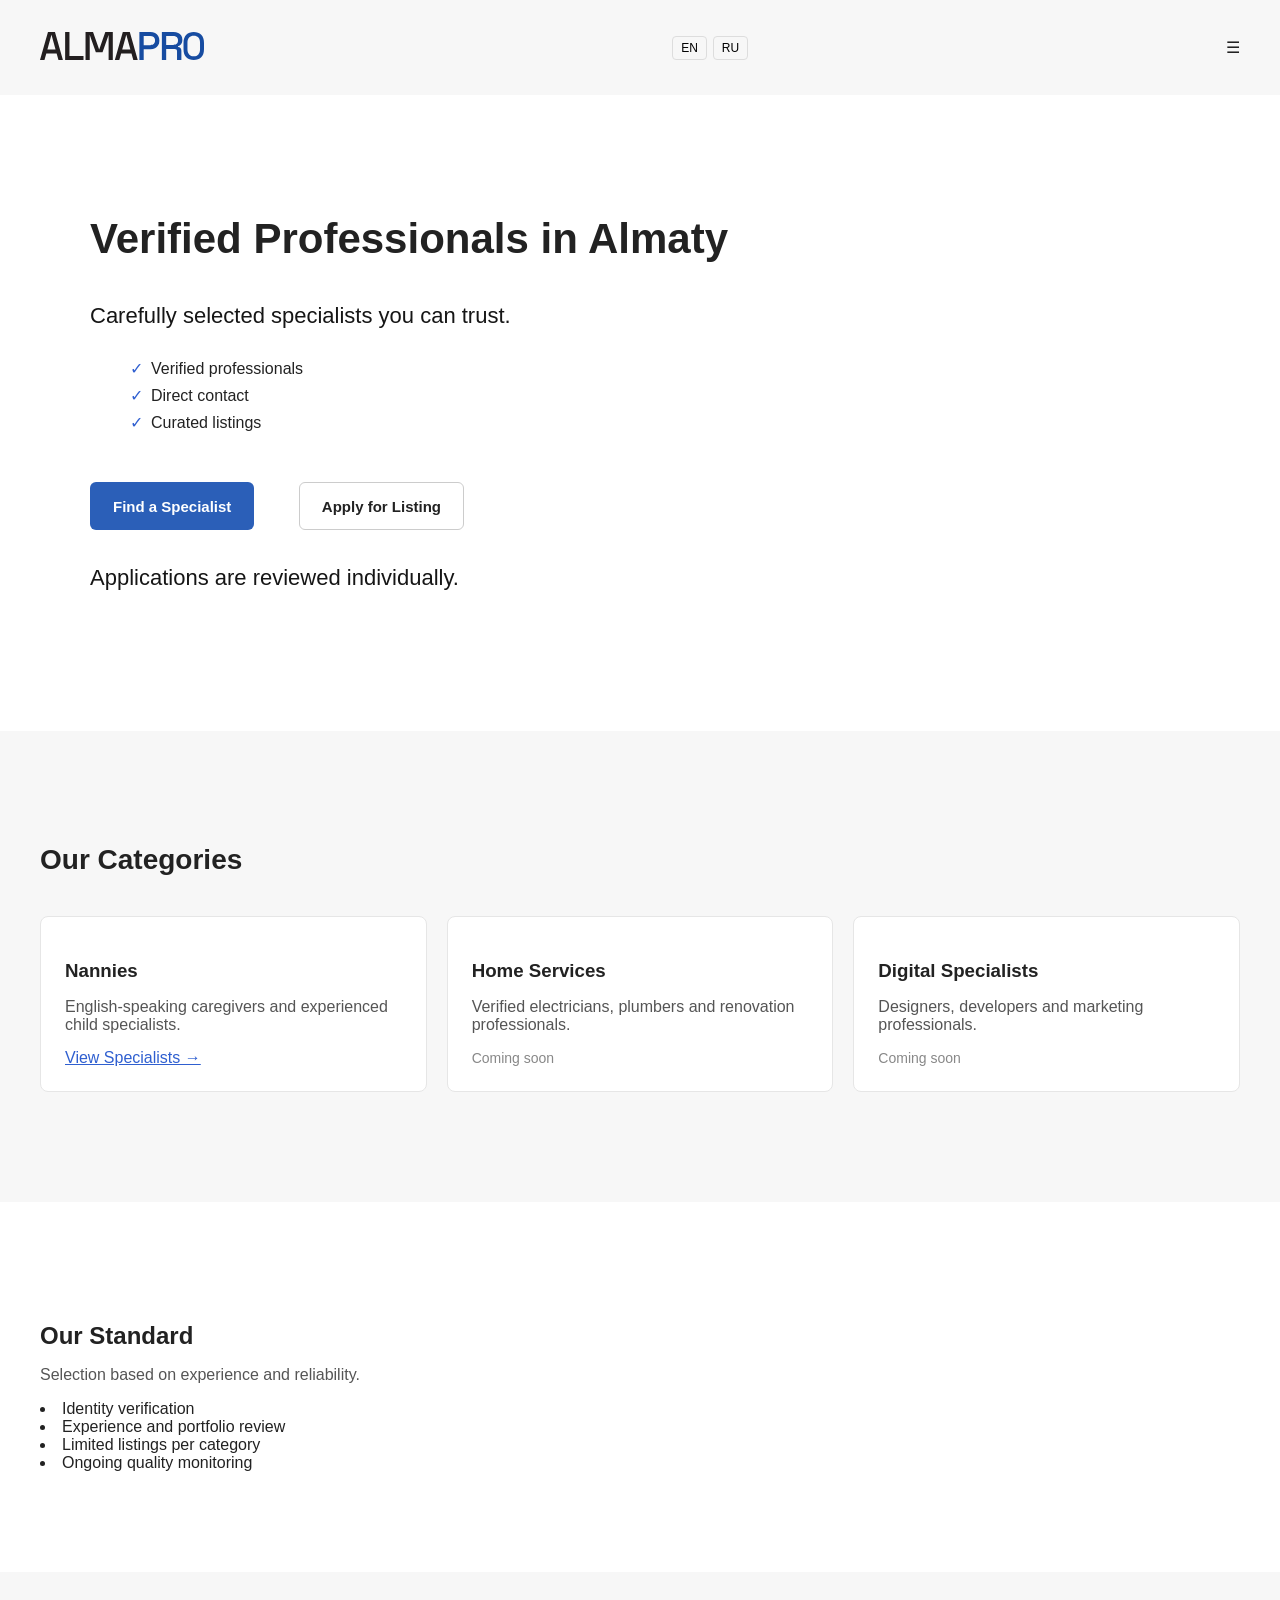
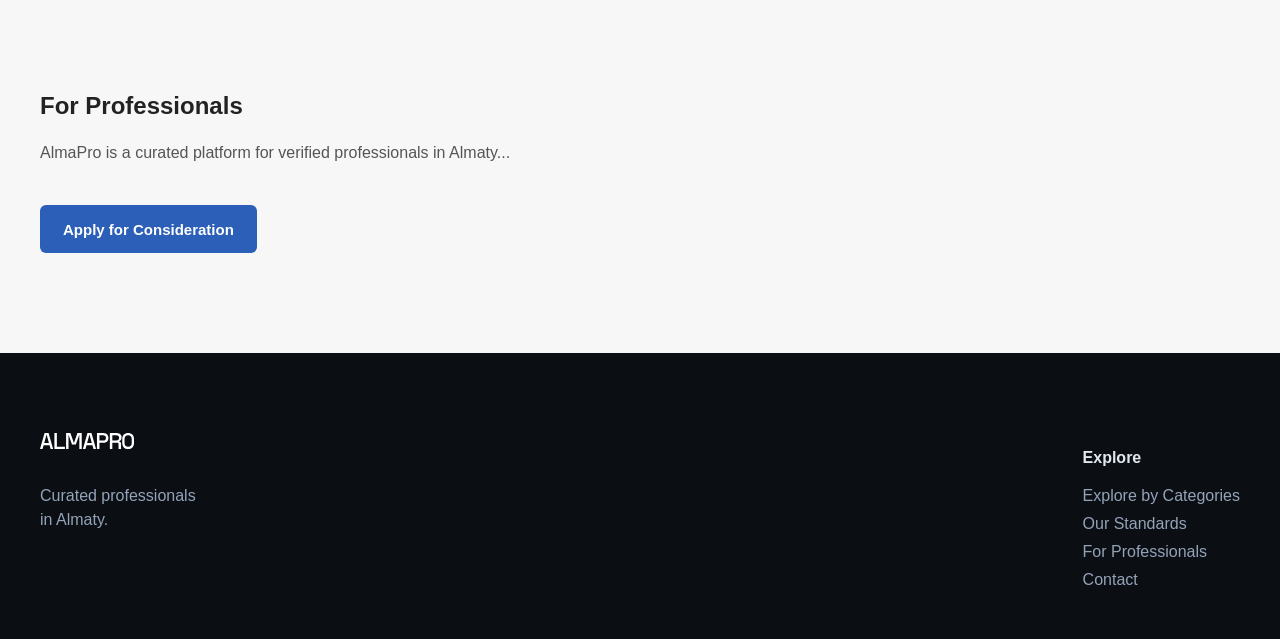
==== index.html @ 0fd824e8 "Language change updates" ====
<!DOCTYPE html>
<html lang="en">

<head>
    <meta charset="UTF-8">
    <meta name="viewport" content="width=device-width, initial-scale=1.0">
    <title>AlmaPro</title>

    <link rel="stylesheet" href="main.css">

</head>

<body>

<header class="header">
  <div class="container header-inner">

    <div class="logo">
      <a href="index.html">
        <img src="images/almapro-logo.svg" alt="AlmaPro">
      </a>
    </div>

    <div class="lang-switch">
  <button onclick="setLang('en')" id="lang-en">EN</button>
  <button onclick="setLang('ru')" id="lang-ru">RU</button>
</div>

    <div class="menu" id="openMenu">☰</div>
    <!-- OVERLAY -->
<div class="nav-overlay" id="navOverlay"></div>

<!-- SIDE MENU -->
<div class="side-menu" id="sideMenu">
  <div class="menu-header">
    <span class="close-btn" id="closeMenu">✕</span>
  </div>

  <nav class="menu-links">
    <a href="index.html">Home</a>
    <a href="nannies.html">Find a Specialist</a>
    <a href="apply.html">For Professionals</a>
    <a href="contact.html">Contact</a>
  </nav>
</div>

  </div>
</header>



<section class="hero mobile-hero">
  <div class="container">
    <div class="hero-inner">

<div class="hero-text">

  <h1 data-lang="hero_title">
    Verified Professionals in Almaty
  </h1>

  <p data-lang="hero_subtitle">
    Carefully selected specialists you can trust.
  </p>

  <ul class="hero-list">
    <li data-lang="hero_list_1">Verified professionals</li>
    <li data-lang="hero_list_2">Direct contact</li>
    <li data-lang="hero_list_3">Curated listings</li>
  </ul>

  <div class="hero-buttons">
    <a href="#categories" class="btn btn-primary" data-lang="hero_btn_find">
      Find a Specialist
    </a>

    <a href="apply.html" class="btn btn-secondary" data-lang="hero_btn_apply">
      Apply for Listing
    </a>
  </div>

  <p class="hero-note" data-lang="hero_note">
    Applications are reviewed individually.
  </p>

</div>

    </div>
</section>

<section class="categories" id="categories">

<div class="container">

<h2>Our Categories</h2>

<div class="categories-grid">

<a href="nannies.html" class="category-card">

  <h3 data-lang="cat_nannies_title">Nannies</h3>

  <p data-lang="cat_nannies_desc">
    English-speaking caregivers and experienced child specialists.
  </p>

  <span class="card-link" data-lang="view_specialists">
    View Specialists →
  </span>

</a>

<a href="home-services.html" class="category-card">
  <h3 data-lang="cat_home_services_title">Home Services</h3>
  <p data-lang="cat_home_services_desc">
    Verified electricians, plumbers and renovation professionals.
  </p>
  <span class="coming" data-lang="coming_soon">
    Coming soon
  </span>
</a>


<a href="digital-specialists.html" class="category-card">
  <h3 data-lang="cat_digital_specialists_title">Digital Specialists</h3>
  <p data-lang="cat_digital_specialists_desc">
    Designers, developers and marketing professionals.
  </p>
  <span class="coming" data-lang="coming_soon">
    Coming soon
  </span>
</a>

</div>

</div>

</section>

<section class="standard">

<div class="container standard-inner">

<div class="standard-text">
<h2 data-lang="standard_title">Our Standard</h2>
<p data-lang="standard_desc">
  Selection based on experience and reliability.
</p>

<li data-lang="standard_1">Identity verification</li>
<li data-lang="standard_2">Experience and portfolio review</li>
<li data-lang="standard_3">Limited listings per category</li>
<li data-lang="standard_4">Ongoing quality monitoring</li>
</ul>
</div>

</div>

</section>

<section class="professionals">

<div class="container">

<h2 data-lang="pro_title">For Professionals</h2>

<p data-lang="pro_desc">
  AlmaPro is a curated platform for verified professionals in Almaty...
</p>

<a href="apply.html" class="btn btn-primary" data-lang="pro_btn">
  Apply for Consideration
</a>

</div>

</section>

<footer class="footer">
  <div class="container footer-inner">

    <!-- LEFT -->
    <div class="footer-left">
  <a href="index.html">
    <img src="images/almapro-logo-white.svg" class="footer-logo">
  </a>

  <p>
    <a href="index.html" class="footer-link-text">
      <span data-lang="footer_tagline_1">Curated professionals</span><br>
      <span data-lang="footer_tagline_2">in Almaty.</span>
    </a>
  </p>
</div>

<!-- RIGHT -->
<div class="footer-right">
  <p class="footer-title" data-lang="footer_explore">Explore</p>

  <a href="nannies.html" data-lang="footer_categories">
    Explore by Categories
  </a>

  <a href="index.html" data-lang="footer_standards">
    Our Standards
  </a>

  <a href="apply.html" data-lang="footer_professionals">
    For Professionals
  </a>

  <a href="contact.html" data-lang="footer_contact">
    Contact
  </a>
</div>
</footer>

  </div>


<script>
window.addEventListener("scroll", function() {
  const header = document.querySelector(".header");

  if (window.scrollY > 50) {
    header.classList.add("shrink");
  } else {
    header.classList.remove("shrink");
  }
});
</script>

<!--Navigation-->
<script>
document.addEventListener("DOMContentLoaded", () => {
  const openBtn = document.getElementById("openMenu");
  const closeBtn = document.getElementById("closeMenu");
  const menu = document.getElementById("sideMenu");
  const overlay = document.getElementById("navOverlay");

  openBtn.addEventListener("click", () => {
    menu.classList.add("active");
    overlay.classList.add("active");
  });

  closeBtn.addEventListener("click", closeMenu);
  overlay.addEventListener("click", closeMenu);

  function closeMenu() {
    menu.classList.remove("active");
    overlay.classList.remove("active");
  }
});
</script>

<script>
const translations = {
  en: {
    footer_tagline_1: "Curated professionals",
    footer_tagline_2: "in Almaty.",

    footer_explore: "Explore",
    footer_categories: "Explore by Categories",
    footer_standards: "Our Standards",
    footer_professionals: "For Professionals",
    footer_contact: "Contact"
  },

  ru: {
    footer_tagline_1: "Отобранные специалисты",
    footer_tagline_2: "в Алматы.",

    footer_explore: "Навигация",
    footer_categories: "Категории",
    footer_standards: "Наш стандарт",
    footer_professionals: "Для специалистов",
    footer_contact: "Контакты"
  }
};

function setLang(lang) {
  localStorage.setItem("lang", lang);

  document.querySelectorAll("[data-lang]").forEach(el => {
    const key = el.getAttribute("data-lang");
    if (translations[lang][key]) {
      el.innerText = translations[lang][key];
    }
  });

const savedLang = localStorage.getItem("lang") || "en";
setLang(savedLang);

  // highlight active language
  document.getElementById("lang-en")?.classList.remove("active");
  document.getElementById("lang-ru")?.classList.remove("active");

  document.getElementById("lang-" + lang)?.classList.add("active");
}
</script>
</body>
</html>
---- main.css ----
body{
font-family: Arial, sans-serif;
margin:0;
background:#f7f7f7;
color:#222;
}

.container{
max-width:1200px;
margin:auto;
padding:20px;
}

/* HEADER */
.header{
position:sticky;
top:0;
background:#f7f7f7;
z-index:100;
transition:all 0.3s ease;
}

.header-inner{
display:flex;
justify-content:space-between;
align-items:center;
height:55px;
transition:all 0.3s ease;
}

.logo img{
height:28px;
transition:all 0.3s ease;
}

/* SHRINK STATE */
.header.shrink .header-inner{
height:35px;
}

.header.shrink .logo img{
height:24px;
}

.header.shrink{
box-shadow:0 2px 8px rgba(0,0,0,0.05);
}

.hero{
background:#ffffff;
padding:80px 0 90px 0;
text-align:left;
}

.hero-text{
max-width:800px;
}

.btn-primary{
background:#2b5fb8;
color:white;
border:none;
padding:12px 24px;
border-radius:6px;
cursor:pointer;
font-size:16px;
}

.hero{
padding:80px 0 90px 0;
}

.hero-inner{
max-width:1100px;
margin:auto;
display:flex;
}

.hero h1{
font-size:42px;
margin-bottom: 40px;
margin-top: 20px;
}

.hero p{
font-size:22px;
color:#161616;
font-weight:400;
margin-bottom:30px;
}

.hero-features{
list-style:none;
padding:0;
margin-bottom:32px;
}

.hero ul{
margin-bottom:30px;
}

.hero-list li{
margin-bottom:8px;
list-style:none;
}

.hero-list li::before{
content:"✓";
color:#2f5fd0;
margin-right:8px;
}

.hero-features li{
margin-bottom:8px;
}

.hero-buttons {
  margin-top: 40px;
  align-items: center;
}

/* BASE */
.btn {
  display: inline-flex;
  align-items: center;
  padding: 0 22px;     /* 🔥 remove vertical padding */
  height: 48px;        /* 🔥 force equal height */
  border-radius: 6px;
  font-size: 15px;
  font-weight: 600;
  text-decoration: none;
  box-sizing: border-box;
}

/* PRIMARY */
.btn-primary {
  background: #2b5fb8;
  color: white;
  border: 1px solid transparent;
}

.btn-primary:hover {
  background: #1f4fa3;
  transform: translateY(-2px);
}

.hero-buttons a {
  margin-right: 40px;
}

.hero-buttons a:last-child {
  margin-right: 0;
}

/* SECONDARY */
.btn-secondary {
  background: white;
  color: #222;
  border: 1px solid #ccc;
}

.btn-secondary:hover {
  background: #f3f4f6;
}

.hero-note{
margin-top:35px;
font-size:14px;
font-weight:200;
color:#535353;
}

.categories{
padding:70px 0 90px 0;
background:#f7f7f7;
}

.categories h2{
font-size:28px;
margin-bottom:40px;
}

.category-card h3 {
  color: #222;
}

.categories-grid{
display:grid;
grid-template-columns:repeat(3,1fr);
gap:20px;
}

.category-card{
background:white;
padding:24px;
border-radius:8px;
border:1px solid #e6e6e6;
transition:all 0.25s ease;
}

.category-card {
  display: block;              /* makes <a> behave like a card */
  text-decoration: none;       /* remove blue underline */
  color: inherit;              /* remove blue text */
}

.category-card * {
  text-decoration: none;
  color: inherit;
}

.card-link {
  color: #2f5fd0;
  font-weight: 500;
  text-decoration: underline;
}

.card-link {
  transition: all 0.2s ease;
}

.category-card:hover .card-link {
  transform: translateX(4px);
}

.category-card:hover{
transform:translateY(-6px);
box-shadow:0 12px 28px rgba(0,0,0,0.08);
}

.category-card h3{
margin-bottom:10px;
}

.category-card p{
margin-bottom:15px;
color:#555;
}

.coming{
color:#888;
font-size:14px;
}

section{
padding:80px 0;
}

.standard{
padding:80px 0;
background:#ffffff;
}

.standard-inner{
display:flex;
justify-content:space-between;
align-items:flex-start;
gap:80px;
}

.standard-text h2{
margin-bottom:10px;
}

.standard-text p{
color:#555;
}

.standard-list{
border-left:3px solid #e5e7eb;
padding-left:30px;
}

.standard-list ul{
list-style:none;
padding:0;
}

.standard-list li{
margin-bottom:12px;
}

.professionals{
background:#f7f7f7;
padding:80px 0;
}

.professionals h2{
margin-bottom:20px;
}

.professionals p{
max-width:520px;
margin-bottom:30px;
color:#555;
line-height:1.6;
}

.footer{
background:#0b0f14;
color:#cbd5e1;
padding:60px 0 30px;
}

.footer-inner{
display:flex;
justify-content:space-between;
align-items:flex-start;
}

.footer-left{
max-width:220px;
text-decoration: none;
}

.footer-left a {
  text-decoration: none;  /* ❌ remove underline */
  color: #94a3b8;         /* match your paragraph color */
}

.footer-left a:hover {
  color: #cbd5e1;         /* optional hover (same tone as footer) */
}

.footer-logo{
height:16px;
margin-bottom:15px;
}

.footer-left p{
color:#94a3b8;
line-height:1.5;
}

.footer-right{
text-decoration: none;
display:flex;
flex-direction:column;
gap:10px;
}

.footer-title{
color:#e2e8f0;
font-weight:600;
margin-bottom:10px;
}

.footer-right a{
color:#94a3b8;
text-decoration:none;
transition:color .2s ease;
}

.footer-right a:hover{
color:white;
}

.footer-bottom{
margin-top:40px;
}

.footer-line{
height:1px;
background:#1f2937;
margin-bottom:20px;
}

.footer-bottom p{
text-align:right;
font-size:14px;
color:#6b7280;
}


/* SPECIALIST PAGE*/
.specialist-card hr{
margin:15px 0;
border:none;
border-top:1px solid #e5e7eb;
}

.specialist-card a{
color:#2b5fb8;
text-decoration:none;
font-weight:500;
}

.load-more{
text-align:center;
margin-top:150px;
}

.nannies-page{
background:#f7f7f7;
padding:80px 0;
}


.list-header{
display:flex;
justify-content:space-between;
align-items:flex-start;
margin-bottom:40px;
}


.sort-box{
text-align:right;
}


.sort-btn{
border:1px solid #ccc;
background:white;
padding:6px 12px;
border-radius:4px;
margin-bottom:5px;
}


.nannies-grid{
display:grid;
grid-template-columns:repeat(3,1fr);
gap:30px;
}


.nanny-card{
background:white;
border:1px solid #e5e7eb;
border-radius:10px;
padding:20px;
display:flex;
gap:15px;
transition:all .25s ease;
}


.nanny-card:hover{
transform:translateY(-4px);
box-shadow:0 10px 20px rgba(0,0,0,0.06);
}


.nanny-card img{
width:70px;
height:70px;
border-radius:8px;
object-fit:cover;
}


.nanny-info h3{
margin-bottom:6px;
}


.nanny-info p{
color:#555;
margin-bottom:6px;
}


.location{
font-size:14px;
color:#777;
}


.nanny-info a{
color:#2b5fb8;
text-decoration:none;
font-weight:500;
}


.load-more{
text-align:center;
margin-top:50px;
}

/* NANNIES INTRO */

.nannies-intro{
background:#ffffff;
padding:80px 0 70px 0;
}

.nannies-intro h1{
margin-bottom:15px;
}

.intro-sub{
max-width:520px;
color:#555;
margin-bottom:30px;
}

.intro-list{
padding-left:18px;
color:#444;
line-height:1.8;
}


/* PROFESSIONALS LIST */

.nannies-page{
background:#f7f7f7;
padding:80px 0;
}

.list-header{
display:flex;
justify-content:space-between;
align-items:flex-start;
margin-bottom:40px;
}

.sort-dropdown{
position:relative;
display:inline-block;
}

.sort-btn{
border:1px solid #ccc;
background:white;
padding:12px 70px;
border-radius:10px;
cursor:pointer;
font-size:15px;
display:flex;
align-items:center;
gap:8px;
transition:all .2s ease;
}

.sort-btn:hover{
border-color:#999;
}

.arrow{
font-size:12px;
}

/* Dropdown menu */
.sort-menu{
position:absolute;
top:110%;
left:0;
background:white;
border:1px solid #ddd;
border-radius:10px;
box-shadow:0 10px 20px rgba(0,0,0,0.08);
padding:10px 0;
display:none;
min-width:180px;
z-index:100;
}

.sort-menu.active{
display:block;
}

.sort-item{
padding:10px 15px;
cursor:pointer;
font-size:14px;
}

.sort-item:hover{
background:#f3f4f6;
}

/* GRID */

.nannies-grid{
display:grid;
grid-template-columns:repeat(3,1fr);
gap:30px;
align-items:stretch;
}

/* CARD */

.nanny-card{
background:white;
border:1px solid #e5e7eb;
border-radius:12px;
padding:20px;

display:flex;
flex-direction:column;
justify-content:space-between;

height:100%;
}

.nanny-card:hover{
transform:translateY(-3px);
box-shadow:0 10px 20px rgba(0,0,0,0.06);
}

/* TOP SECTION */

.card-top{
display:flex;
gap:16px;
align-items:center;
}

.card-top img{
width:100px;
height:100px;
border-radius:10px;
object-fit:cover;
box-shadow:0 4px 10px rgba(0,0,0,0.08);
}

/* TEXT */

.card-info h3{
margin-bottom:4px;
font-size:16px;
}

.experience{
font-size:13px;
color:#777;
margin-bottom:3px;
}

.status{
font-size:13px;
font-weight:500;
}

.available{
color:#2b5fb8;
}

.nanny-info a:hover{
text-decoration:underline;
}

/* STATUS */

.status{
font-size:13px;
font-weight:500;
}

.available{
color:#2b5fb8;
}

.booked{
color:#666;
}

.unknown{
color:#9ca3af;
}

/* DIVIDER */

.card-divider{
border-top:2px solid #2b5fb8;
opacity:.3;
margin-top:10px;
}

/* FOOTER */

.card-footer{
margin-top:auto;
}

.profile-link{
color:#2b5fb8;
text-decoration:none;
font-weight:500;
font-size:14px;
}

.profile-link:hover{
text-decoration:underline;
}

/* LOAD MORE */

.load-more{
text-align:center;
margin: 100px;
}


/* PROFILE HERO */
.profile-hero{
background:#ffffff;
padding:60px 0;
}

.profile-top{
display:flex;
gap:40px;
align-items:center;
}

.profile-photo img{
width:220px;
border-radius:10px;
}

.profile-info h1{
margin-bottom:5px;
}

.role{
color:#666;
margin-bottom:15px;
}

.meta p{
margin-bottom:6px;
}

.available{
color:#2b5fb8;
font-weight:500;
}

.note{
font-size:14px;
color:#777;
margin-top:10px;
}

/* SECTIONS */
.profile-section{
padding:60px 0;
background:#ffffff;
}

.profile-section h2{
margin-bottom:20px;
}

.about-text{
max-width:700px;
color:#555;
}

/* GRID INFO */
.info-grid{
display:grid;
grid-template-columns:repeat(2,1fr);
gap:30px;
margin-top:20px;
}

.label{
font-size:14px;
color:#777;
margin-bottom:5px;
}

/* REVIEWS */
.profile-reviews{
background:#f7f7f7;
padding:60px 0;
}

.reviews-grid{
display:flex;
gap:40px;
margin-top:20px;
}

.review{
max-width:300px;
color:#555;
}

.review-btn{
margin-top:30px;
}

.review-btn a {
  margin-top: 20px;
}

  /* BACK BUTTON */
  .back-btn{
  text-align:center;
  margin-top:100px;
  }


/* APPLY PAGE */
body{
background:#f7f7f7;
}

.apply-hero{
background:white;
padding:60px 0 30px;
text-align:center;
}

.subtitle{
color:#666;
margin:10px 0 20px;
}

.badge{
display:inline-block;
background:#eef2ff;
color:#2b5fb8;
padding:8px 16px;
border-radius:20px;
font-size:14px;
}

.form-inner {
  max-width: 900px;
  margin: 0 auto;
  padding: 0 20px; /* 🔥 MATCH THIS */
}

/* FORM */
.apply-form{
background:#f7f7f7;
padding:40px 0 80px;
}

.form-wrapper {
  max-width: 1200px;
  margin: 0 auto;
  padding: 0 20px;
}

.form-block{
background:white;
padding:28px; /* was 25 */
border-radius:12px; /* smoother */
margin-bottom:28px;
box-shadow:0 2px 10px rgba(0,0,0,0.04);
}

input {
  margin-bottom: 0; /* 🔥 remove extra stacking conflict */
}

.phone-input {
  display: flex;
  gap: 8px;
}

.phone-input select {
  padding: 12px;
  border: 1px solid #ddd;
  border-radius: 8px;
  background: white;
}

.phone-input input {
  flex: 1;
}

.form-block h3 {
  margin-bottom: 20px;
  font-size: 16px;
  font-weight: 600;
}

.form-row {
  display: grid;
  grid-template-columns: 1fr 1fr;
  gap: 20px; /* 🔥 increase from 15 */
  margin-bottom: 18px;
}

.form-block input{
margin-bottom: 16px; /* was 15 / 10 mixed */
flex:1;
}

/*salary block*/
.salary-row{
display:flex;
justify-content:space-between;
align-items:center;
gap:20px;
flex-wrap:wrap;
}

.salary-row input{
max-width:200px;
}

input, textarea{
width:95%;
padding:12px;
border:1px solid #ddd;
border-radius:8px;
font-size:14px;
background: #fff;
}

textarea{
width:95%;
padding:12px;
border:1px solid #ddd;
border-radius:8px;
font-size:14px;
min-height:140px;
resize:none;
}

.label {
  margin: 18px 0 12px;
  font-size: 13px;
  color: #666;
}

.tags{
display:flex;
gap:10px;
flex-wrap:wrap;
margin-top:10px;
}

.tags span{
padding:8px 14px;
border:1px solid #ccc;
border-radius:8px;
cursor:pointer;
}

.tags-row{
display:flex;
gap:12px;
margin-top:10px;
}

.upload-box {
  border: 2px dashed #ccc;
  padding: 50px;
  text-align: center;
  border-radius: 12px;
  color: #666;
  background: white;
  cursor: pointer;
  transition: 0.2s;
  display: block;
  width: 100%;
  max-width: 600px;
  margin: 0 auto;
}

.upload-box:hover {
  border-color: #2b5fb8;
  background: #f9fbff;
}

.upload-box input {
  display: none;
}

.upload-content {
  display: flex;
  flex-direction: column;
  align-items: center;
}

.upload-content p {
  margin: 10px 0 5px;
  font-weight: 500;
}

.upload-content span {
  font-size: 12px;
  color: #888;
}

.upload-icon {
  font-size: 24px;
}

#previewImage {
  width: 100%;
  max-height: 200px;
  object-fit: cover;
  border-radius: 10px;
}

.form-note{
text-align:center;
color:#777;
margin:20px 0;
}

.center{
text-align:center;
}

.tag{
padding:12px 18px;
border:1px solid #ddd;
border-radius:8px;
text-align:center;
cursor:pointer;
transition:all .2s ease;
background:white;
font-size:14px;
flex:unset; /* 🔥 important */
}

/* Hover */
.tag:hover{
border-color:#2b5fb8;
color:#2b5fb8;
}

/* Active */
.tag.active{
background:#2b5fb8;
color:white;
border-color:#2b5fb8;
}

.char-count{
text-align:right;
font-size:12px;
color:#888;
margin-top:5px;
}

input {
  margin-bottom: 10px;
}

input:focus, textarea:focus{
outline:none;
border-color:#2b5fb8;
box-shadow:0 0 0 2px rgba(43,95,184,0.1);
}

.btn-primary{
margin-top: 10px;
transition:all .2s ease;
}

.btn-primary:hover{
transform:translateY(-2px);
box-shadow:0 8px 20px rgba(0,0,0,0.1);
}


/* SUCCESS STATE */
.success-message{
display:none;
text-align:center;
padding:80px 20px;
}

.success-box{
background:white;
padding:40px;
border-radius:12px;
max-width:500px;
margin:auto;
box-shadow:0 10px 30px rgba(0,0,0,0.05);
}

.success-icon{
font-size:32px;
color:#2b5fb8;
margin-bottom:20px;
}

.success-message{
display:none;
text-align:center;
padding:80px 20px;
animation:fadeIn 0.4s ease;
}

@keyframes fadeIn{
from{
opacity:0;
transform:translateY(10px);
}
to{
opacity:1;
transform:translateY(0);
}
}

/* HERO contact */
.contact-hero{
background:#f7f7f7;
padding:60px 0 30px;
}

.contact-sub{
margin-top:10px;
max-width:500px;
color:#555;
}

.contact-note{
margin-top:15px;
color:#666;
}

.contact-list{
margin-top:25px;
line-height:2;
color:#444;
}

/* CARDS */
.contact-grid{
display:grid;
grid-template-columns:1fr 1fr;
gap:20px;
margin-top:20px;
}

.contact-card{
background:white;
padding:20px;
border-radius:10px;
border:1px solid #e5e7eb;
transition:.25s ease;
}

.contact-card:hover{
transform:translateY(-4px);
box-shadow:0 10px 20px rgba(0,0,0,0.05);
}

.card-divider{
margin:15px 0;
border-top:1px solid #e5e7eb;
}

.contact-link{
color:#2b5fb8;
text-decoration:none;
font-weight:500;
}

/* FORM */
.contact-form{
background:#f7f7f7;
padding:60px 0 60px;
}

.form-note{
margin-top:10px;
color:#666;
font-size:14px;
}

/* OVERLAY */
.nav-overlay {
  position: fixed;
  top: 0;
  left: 0;
  width: 100%;
  height: 100%;
  background: rgba(0,0,0,0.5);
  opacity: 0;
  visibility: hidden;
  transition: 0.3s;
  z-index: 999;
}

.menu {
  cursor: pointer;   /* 🔥 makes it feel clickable */
}

.menu:hover {
  opacity: 0.7;
}

/* MENU PANEL */
.side-menu {
  position: fixed;
  top: 0;
  right: -100%;
  width: 280px;
  height: 100%;

  background: #f7f7f7;           /* 🔥 light gray */
  border-left: 1px solid #e5e7eb; /* 🔥 subtle border */

  padding: 30px 20px;
  transition: 0.3s;
  z-index: 1000;

  display: flex;
  flex-direction: column;
}

/* ACTIVE STATE */
.side-menu.active {
  right: 0;
}

.nav-overlay.active {
  opacity: 1;
  visibility: visible;
}

/* MENU CONTENT */
.menu-header {
  display: flex;
  justify-content: flex-end;
}

.close-btn {
  font-size: 24px;
  cursor: pointer;
  color: #222;
}

.menu-links {
  margin-top: 40px;
  display: flex;
  flex-direction: column;
  gap: 20px;
}

.menu-links a {
  color: #222;
  text-decoration: none;
  font-size: 18px;
  transition: 0.2s;
}

.menu-links a:hover {
  color: #2b5fb8;
}

html {
  scroll-behavior: smooth;
}



/*Mobile main page*/
@media (max-width: 768px) {

    /* ✅ GLOBAL SIDE SPACING */
  .container {
  max-width: 100%;
  margin: 0 auto;
  padding-left: 22px;
  padding-right: 22px;
}

 /* ✅ ALIGN HEADER WITH CONTENT */
.header {
    background: #f7f7f7;
  }
 
  .header-inner {
    padding-left: 22px;
    padding-right: 22px;
    height: 50px;
    display: flex;
    align-items: center;
    justify-content: space-between;
  }

  /* ✅ LOGO SIZE (smaller, cleaner) */
  .logo img {
    height: 24px;
  }

  /* ✅ BURGER ICON (bigger + balanced) */
  .menu {
    font-size: 22px;
    line-height: 1;
  }

  /* ✅ HERO EXTRA CONTROL */
  .hero {
    padding-left: 20px;
    padding-right: 20px;
  }

  /* ✅ SECTIONS ALIGNMENT */
  .categories,
  .standard,
  .professionals {
    padding-left: 0;
    padding-right: 0;
  }

  /* ✅ HERO */
  .hero {
    padding: 40px 0;
  }

   .hero-inner {
    padding-left: 22px;
    padding-right: 22px;
  }

  .hero-text {
    max-width: 100%;
  }

  .hero h1 {
    font-size: 28px;
    margin-bottom: 20px;
  }

  .hero p {
    font-size: 16px;
    margin-bottom: 20px;
  }

  /* ✅ LIST */
  .hero-list li {
    font-size: 14px;
  }

  /* ✅ BUTTONS STACK (IMPORTANT) */
  .hero-buttons {
    display: flex;
    flex-direction: column;
    gap: 12px;
  }

  .hero-buttons a {
    margin: 0 !important;
    width: 100%;
    justify-content: center;
  }

  .btn {
    width: 100%;
    height: 48px;
  }

  /* ✅ CATEGORIES (FIX GRID) */
  .categories-grid {
    grid-template-columns: 1fr;
    gap: 16px;
  }

  .category-card {
    width: 100%;
    margin: 0 auto;
    box-sizing: border-box;
    display: block;
    text-decoration: none;
    color: inherit;
    transition: all 0.25s ease;
  }

  .category-card:hover {
  transform: translateY(-4px);
  box-shadow: 0 10px 24px rgba(0,0,0,0.08);
}

category-card:active {
  transform: scale(0.98);
}

  /* ✅ STANDARD SECTION (CRITICAL FIX) */
  .standard-inner {
    flex-direction: column;
    gap: 30px;
  }

  .standard-list {
    border-left: none;
    border-top: 2px solid #e5e7eb;
    padding-left: 0;
    padding-top: 20px;
  }

  /* ✅ PROFESSIONALS */
  .professionals p {
    max-width: 100%;
  }

  .professionals .btn-primary {
    width: 100%;
    display: inline-flex;
    justify-content: center;
  }

  /* ✅ FOOTER STACK */
  .footer-inner {
    flex-direction: column;
    gap: 30px;
  }

  .footer-bottom p {
    text-align: center;
  }

  /* ✅ PREVENT ZOOM / SIDE SCROLL */
  html, body {
    overflow-x: hidden;
  }

  * {
    max-width: 100%;
  }
}


/* MOBILE PROFESSIONALS PAGE */
@media (max-width: 768px) {

  .nannies-page {
  position: relative;
  z-index: 1;
}

.sort-menu {
  z-index: 9999;
}

  /* ✅ CONTAINER SPACING */
  .container {
    max-width: 100%;
    padding-left: 22px;
    padding-right: 22px;
  }

  /* =========================
     INTRO SECTION
  ========================= */
  .nannies-intro {
    padding: 40px 0;
  }

  .nannies-intro h1 {
    font-size: 26px;
    margin-bottom: 15px;
  }

  .intro-sub {
    font-size: 15px;
    margin-bottom: 20px;
  }

  .intro-list {
    padding-left: 16px;
  }

  .intro-list li {
    font-size: 14px;
    margin-bottom: 8px;
  }

  /* =========================
     HEADER SECTION (title + sort)
  ========================= */
  .list-header {
    flex-direction: column;
    gap: 20px;
    margin-bottom: 30px;
  }

  .list-header h1 {
    font-size: 24px;
  }

  .list-header p {
    font-size: 14px;
  }

  .sort-box {
    width: 100%;
  }

  .sort-btn {
    width: 100%;
    padding: 10px;
    text-align: left;
    border-radius: 6px;
  }

  /* =========================
     GRID → STACK
  ========================= */
  .nannies-grid {
    grid-template-columns: 1fr;
    gap: 50px;
  }

  /* =========================
     CARD (IMPORTANT)
  ========================= */
  .nanny-card {
    flex-direction: column;
    padding: 16px;
  }

  .card-top {
    display: flex;
    gap: 15px;
    align-items: center;
  }

  .nanny-card img {
    width: 80px;
    height: 80px;
    border-radius: 10px;
  }

  .card-info h3 {
    font-size: 16px;
    margin-bottom: 5px;
  }

  .experience {
    font-size: 13px;
    margin-bottom: 5px;
  }

  .status {
    font-size: 14px;
    font-weight: 500;
  }

  /* status colors */
  .status.available {
    color: #2b5fb8;
  }

  .status.booked {
    color: #777;
  }

  /* divider */
  .card-divider {
    height: 1px;
    background: #e5e7eb;
    margin: 15px 0;
  }

  /* footer link */
  .card-footer a {
    color: #2b5fb8;
    font-weight: 500;
    text-decoration: none;
  }


/*SORT BUTTON DROPDOWN*/
.sort-dropdown {
    position: relative;
    width: 100%;
  }

  .sort-btn {
    width: 100%;
    padding: 12px;
    border-radius: 8px;
    font-size: 14px;
    display: flex;
  justify-content: space-between;
  align-items: center;
  }

  /* DROPDOWN MENU FIX */
  .sort-menu {
    position: absolute;
    top: 110%;
    left: 0;
    width: 100%;
    background: white;
    border: 1px solid #e5e7eb;
    border-radius: 8px;
    box-shadow: 0 8px 20px rgba(0,0,0,0.08);
    display: none;
    z-index: 999;
  }

  .sort-menu.active {
    display: block;
  }

  .sort-item {
    padding: 12px;
    font-size: 14px;
  }

  .sort-item:hover {
    background: #f3f4f6;
  }

}

/*PROFILE PAGE*/

@media (max-width: 768px) {

  /* =========================
     CONTAINER
  ========================= */
  .container {
    padding-left: 22px;
    padding-right: 22px;
  }

  /* =========================
     HERO SECTION
  ========================= */
  .profile-top {
    flex-direction: column;
    align-items: flex-start;
    gap: 20px;
  }

  .profile-photo img {
    width: 100%;
    max-width: 140px;
    border-radius: 10px;
  }

  .profile-info h1 {
    font-size: 22px;
  }

  .role {
    font-size: 14px;
    margin-bottom: 10px;
  }

  .meta p {
    font-size: 14px;
  }

  /* BUTTON FULL WIDTH */
  .profile-info .btn-primary {
    width: 100%;
    display: block;
    text-align: center;
    margin-top: 15px;
  }

  .note {
    font-size: 13px;
  }

  /* =========================
     SECTIONS
  ========================= */
  .profile-section {
    padding: 40px 0;
  }

  .profile-section h2 {
    font-size: 20px;
  }

  .about-text {
    font-size: 14px;
  }

  /* =========================
     INFO GRID → STACK
  ========================= */
  .info-grid {
    grid-template-columns: 1fr;
    gap: 20px;
  }

  /* =========================
     REVIEWS
  ========================= */
  .reviews-grid {
    flex-direction: column;
    gap: 20px;
  }

  .review {
    max-width: 100%;
    font-size: 14px;
  }

  /* BUTTON UNDER REVIEWS */
  .profile-reviews .btn-primary {
    width: 100%;
    display: block;
    text-align: center;
    margin-top: 20px;
  }

  /* =========================
     OTHER NANNIES
  ========================= */
  .nannies-grid {
    grid-template-columns: 1fr;
    gap: 50px;
  }

  /* =========================
     BACK BUTTON
  ========================= */
  .back-btn {
    margin-top: 40px;
    padding-left: 22px;
    padding-right: 22px;
  }

  .back-btn .btn-primary {
    width: 100%;
    display: block;
    text-align: center;
  }

}

/*BUTTON FIX*/

@media (max-width: 768px) {
  .btn-primary {
    display: flex !important;
    align-items: center;
    justify-content: center;
  }
}


/*SUPPORT PAGE MOBILE*/
@media (max-width: 768px) {

  /* =========================
     CONTAINER
  ========================= */
  .container {
    padding-left: 22px;
    padding-right: 22px;
  }

  /* =========================
     HERO
  ========================= */
  .contact-hero {
    padding: 40px 0 20px;
  }

  .contact-hero h1 {
    font-size: 24px;
    margin-bottom: 10px;
  }

  .contact-sub {
    font-size: 14px;
  }

  .contact-note {
    font-size: 13px;
  }

  .contact-list {
    font-size: 14px;
    margin-top: 20px;
    padding-left: 16px;
  }

  /* =========================
     CONTACT CARDS
  ========================= */
  .contact-grid {
    grid-template-columns: 1fr;
    gap: 16px;
  }

  .contact-card {
    padding: 18px;
  }

  .contact-card h3 {
    font-size: 16px;
    margin-bottom: 5px;
  }

  .contact-card p {
    font-size: 14px;
  }

  .contact-link {
    display: inline-block;
    font-size: 14px;
  }

  /* =========================
     FORM
  ========================= */
  .contact-form {
    padding: 40px 0;
  }

  .form-wrapper h2 {
    font-size: 20px;
    margin-bottom: 15px;
  }

  .form-block {
    margin-bottom: 12px;
  }

  .form-block input,
  .form-block textarea {
    width: 100%;
    padding: 12px;
    font-size: 14px;
    border-radius: 6px;
    border: 1px solid #e5e7eb;
  }

  .form-block textarea {
    min-height: 120px;
  }

  .form-note {
    font-size: 12px;
    margin-top: 10px;
  }

  /* =========================
     SUBMIT BUTTON
  ========================= */
  .contact-form .btn-primary {
    width: 100%;
    height: 48px;

    display: flex;
    align-items: center;
    justify-content: center;

    margin-top: 15px;
  }

}

/*APPLY PAGE*/
@media (max-width: 768px) {

  /* =========================
     HERO
  ========================= */
  .apply-hero {
    padding: 40px 0 20px;
  }

  .apply-hero h1 {
    font-size: 24px;
  }

  .subtitle {
    font-size: 14px;
  }

  .badge {
    font-size: 13px;
    padding: 6px 14px;
  }

  /* =========================
     FORM WRAPPER
  ========================= */
  .form-inner {
    padding-left: 22px;
    padding-right: 22px;
  }

  /* =========================
     FORM BLOCKS
  ========================= */
  .form-block {
    padding: 20px;
  }

  .form-block input,
  .form-block textarea {
    margin-bottom: 12px;
  }

  .form-block h3 {
    font-size: 15px;
    margin-bottom: 15px;
  }

  /* =========================
     ROW → STACK
  ========================= */
    .form-row {
    grid-template-columns: 1fr;
    gap: 12px;
    margin-bottom: 12px; /* 🔥 reduce */
  }

  /* =========================
     INPUTS (CRITICAL FIX)
  ========================= */
    input,
  textarea {
    width: 100% !important;
    box-sizing: border-box;
    margin: 0; /* 🔥 important */
  }

  textarea {
    min-height: 120px;
  }

  /* =========================
     PHONE INPUT
  ========================= */
  .phone-input {
    display: flex;
    gap: 10px;
  }

  .phone-input select {
    width: 80px;
    flex-shrink: 0;
  }

  .phone-input input {
    flex: 1;
    width: 100%;
  }

  /* =========================
     SALARY BLOCK
  ========================= */
  .salary-row {
    flex-direction: column;
    align-items: flex-start;
    gap: 10px;
  }

  .salary-row input {
    width: 100%;
    max-width: 100%;
  }

  /* =========================
     TAGS
  ========================= */
  .tags {
    gap: 8px;
  }

  .tag {
    flex: 1 1 calc(50% - 8px);
    padding: 10px;
    font-size: 13px;
  }

  /* =========================
     UPLOAD
  ========================= */
  .upload-box {
    width: 100%;
    max-width: 100%;

    padding: 24px;            /* 🔥 reduce from 50px */
    box-sizing: border-box;   /* 🔥 CRITICAL */

    margin: 0;                /* remove auto centering issues */
  }

  .upload-content p {
    font-size: 14px;
  }

  .upload-content span {
    font-size: 11px;
  }

  /* =========================
     NOTE
  ========================= */
  .form-note {
    font-size: 12px;
  }

  /* =========================
     SUBMIT BUTTON
  ========================= */
  .apply-form .btn-primary {
    width: 100%;
    height: 50px;

    display: flex;
    align-items: center;
    justify-content: center;

    margin-top: 15px;
  }

}

/*language change button*/
.header-right {
  display: flex;
  align-items: center;
}

.lang-switch {
  display: flex;
  gap: 6px;
  margin-right: 10px;
}

.lang-switch button {
  background: none;
  border: 1px solid #ddd;
  padding: 4px 8px;
  font-size: 12px;
  cursor: pointer;
  border-radius: 4px;
  transition: all 0.2s ease;
}

.lang-switch button:hover {
  border-color: #2b5fb8;
  color: #2b5fb8;
}

.lang-switch button.active {
  border-color: #2b5fb8;
  background: #eef2ff;
  color: #2b5fb8;
}

/*Lang change mobile*/
@media (max-width: 768px) {
  .lang-switch {
    margin-right: 8px;
  }

  .lang-switch button {
    padding: 3px 6px;
    font-size: 11px;
  }
}
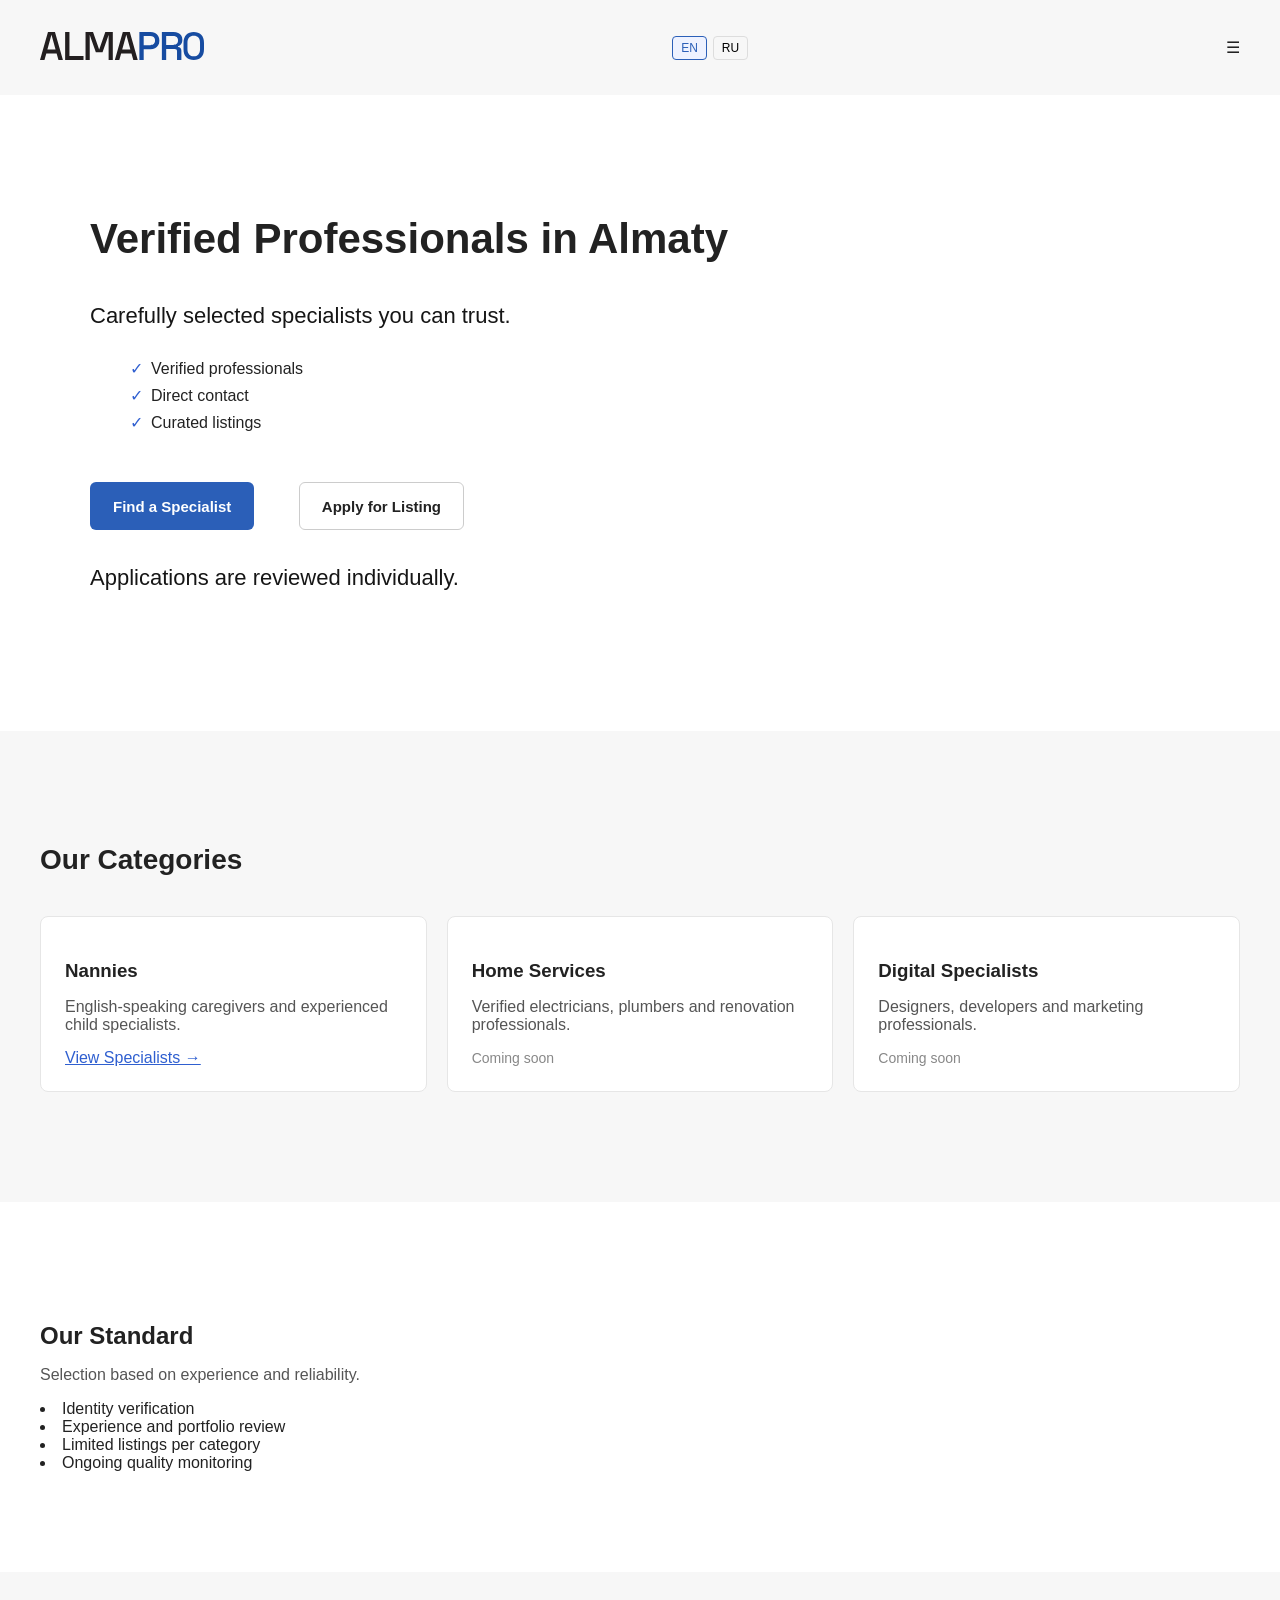
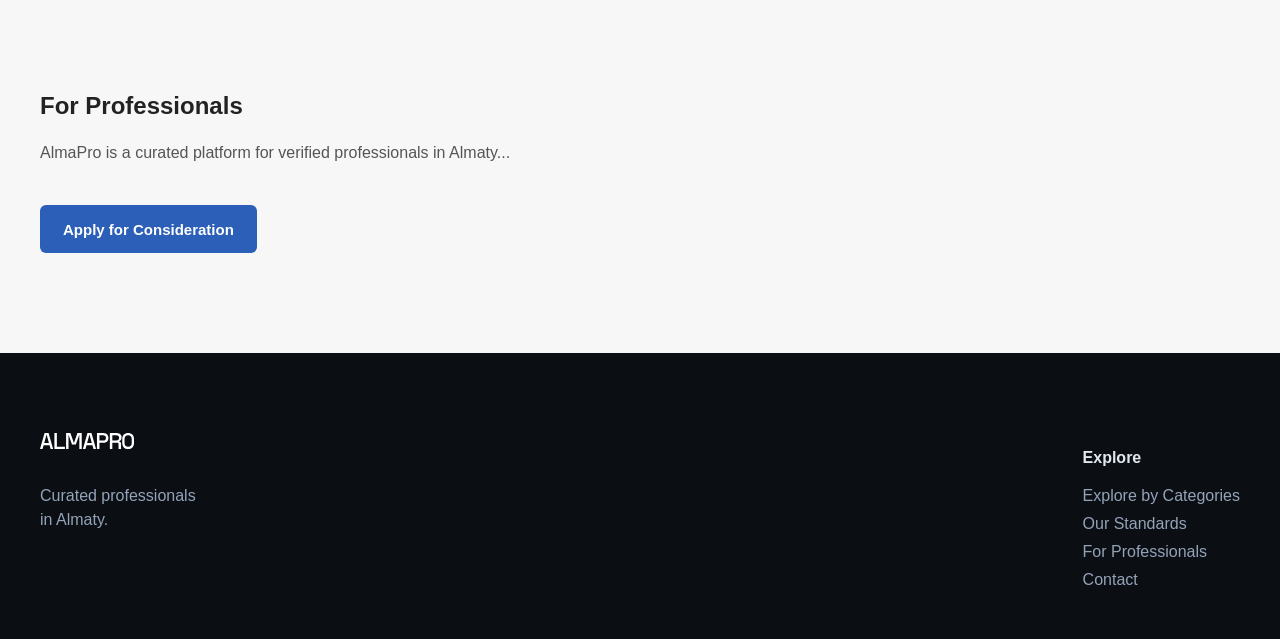
==== commit 754d09b7: "Update index.html" ====
--- a/index.html
+++ b/index.html
@@ -288,15 +288,17 @@
     }
   });
 
-const savedLang = localStorage.getItem("lang") || "en";
-setLang(savedLang);
-
   // highlight active language
   document.getElementById("lang-en")?.classList.remove("active");
   document.getElementById("lang-ru")?.classList.remove("active");
 
   document.getElementById("lang-" + lang)?.classList.add("active");
 }
+
+// ✅ THIS MUST BE OUTSIDE THE FUNCTION
+const savedLang = localStorage.getItem("lang") || "en";
+setLang(savedLang);
+
 </script>
 </body>
 </html>
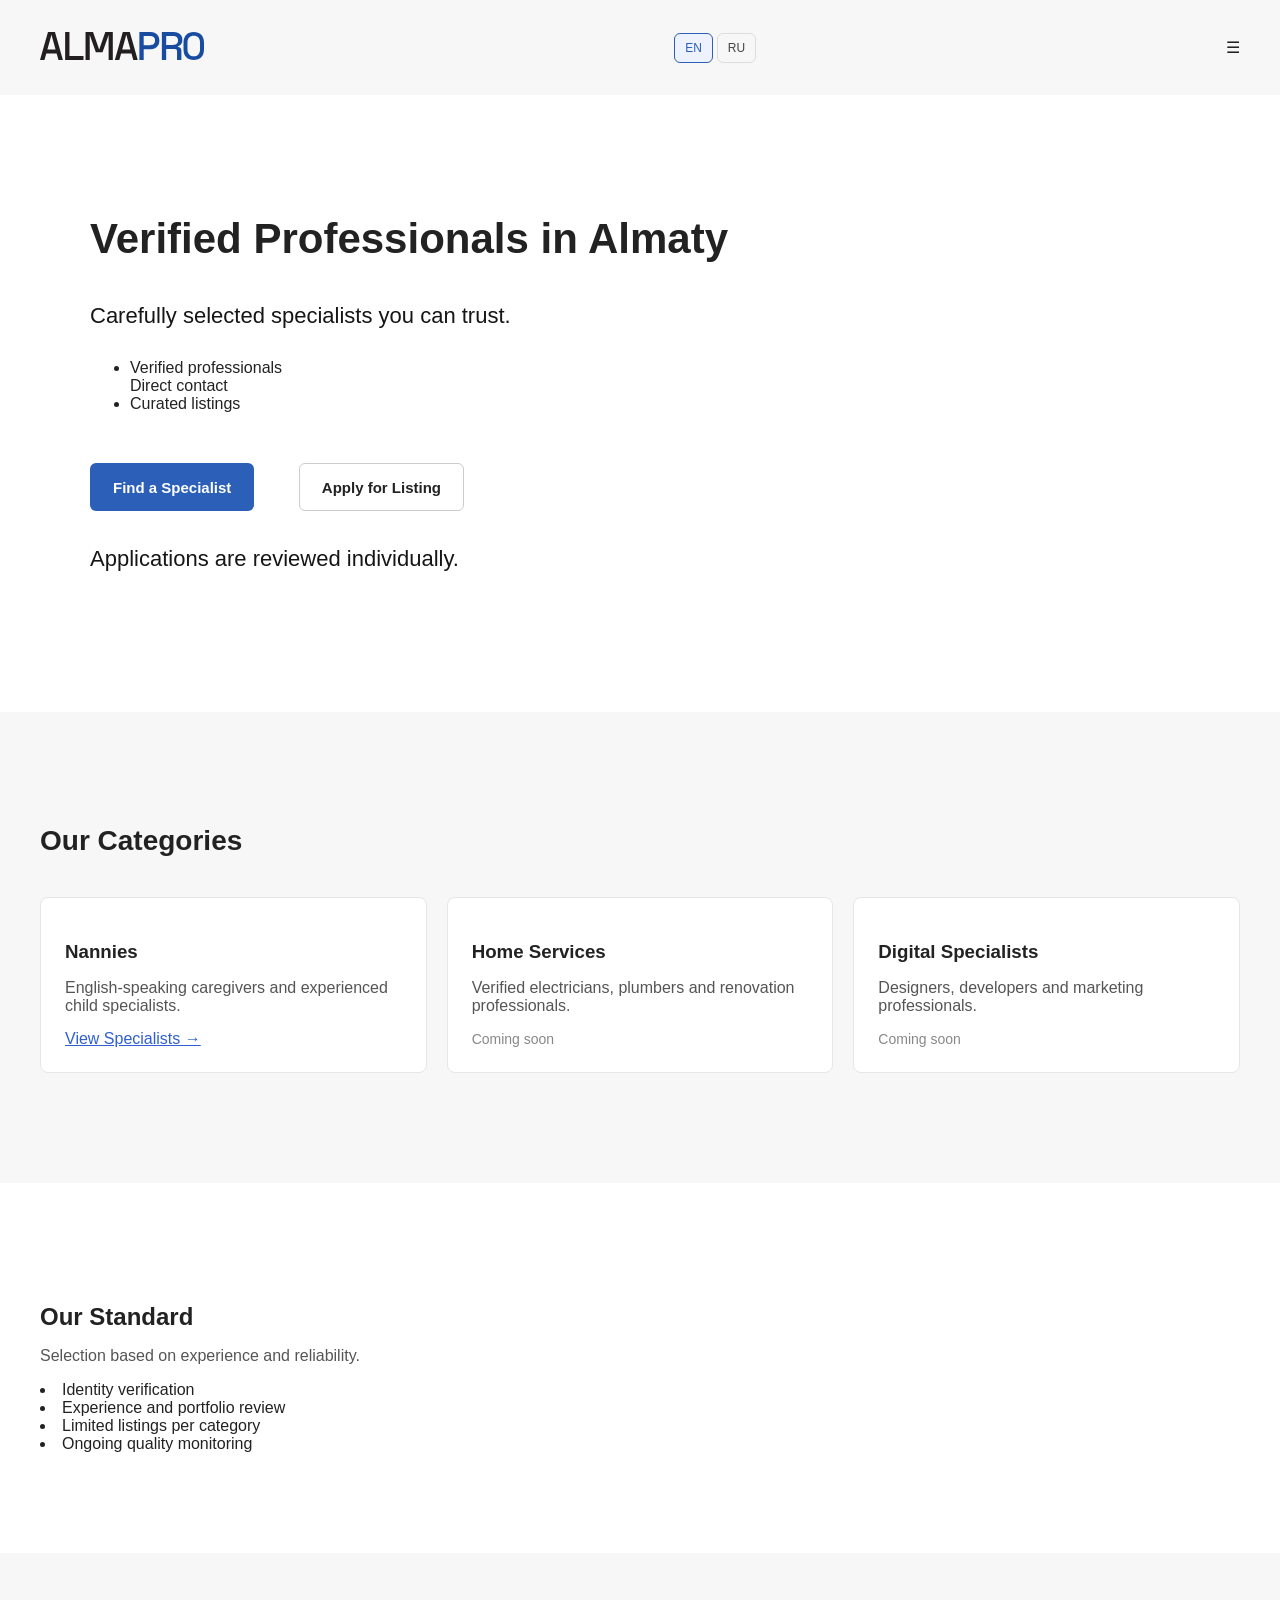
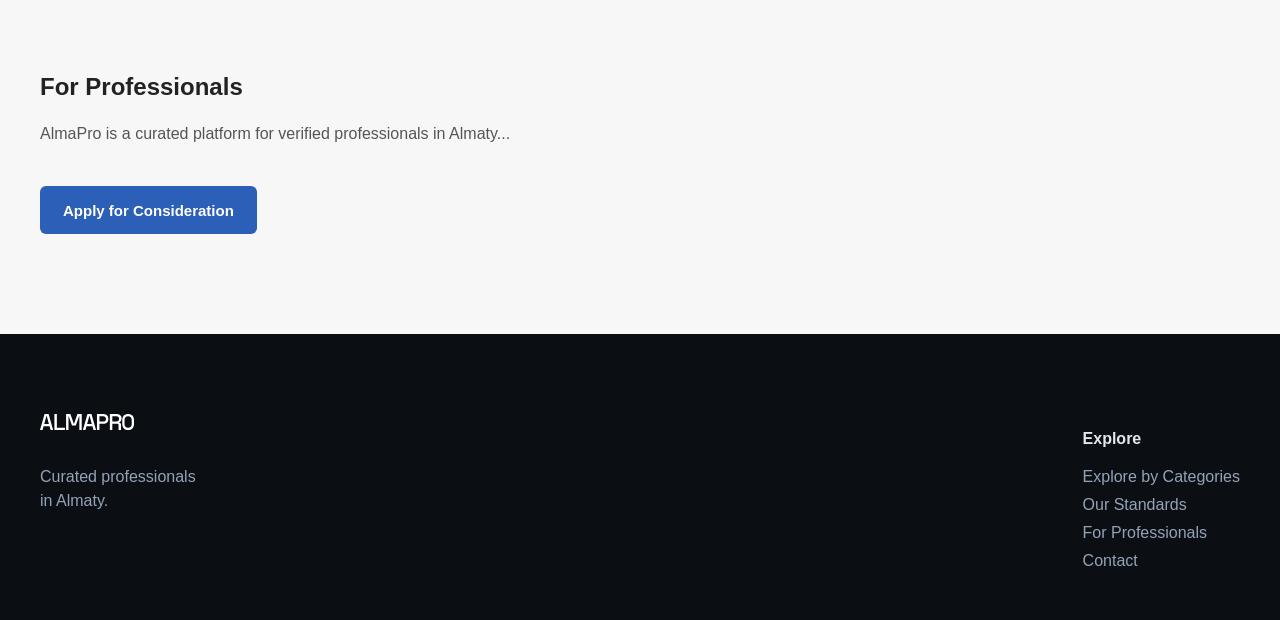
==== commit fcfaadd6: "update on lang change" ====
--- a/index.html
+++ b/index.html
@@ -22,8 +22,8 @@
     </div>
 
     <div class="lang-switch">
-  <button onclick="setLang('en')" id="lang-en">EN</button>
-  <button onclick="setLang('ru')" id="lang-ru">RU</button>
+<a href="index.html" class="active">EN</a>
+  <a href="index-ru.html">RU</a>
 </div>
 
     <div class="menu" id="openMenu">☰</div>
@@ -55,31 +55,31 @@
 
 <div class="hero-text">
 
-  <h1 data-lang="hero_title">
+  <h1>
     Verified Professionals in Almaty
   </h1>
 
-  <p data-lang="hero_subtitle">
+  <p>
     Carefully selected specialists you can trust.
   </p>
 
-  <ul class="hero-list">
-    <li data-lang="hero_list_1">Verified professionals</li>
-    <li data-lang="hero_list_2">Direct contact</li>
-    <li data-lang="hero_list_3">Curated listings</li>
+  <ul>
+    <li>Verified professionals</li>
+    <li">Direct contact</li>
+    <li>Curated listings</li>
   </ul>
 
   <div class="hero-buttons">
-    <a href="#categories" class="btn btn-primary" data-lang="hero_btn_find">
+    <a href="#categories" class="btn btn-primary">
       Find a Specialist
     </a>
 
-    <a href="apply.html" class="btn btn-secondary" data-lang="hero_btn_apply">
+    <a href="apply.html" class="btn btn-secondary">
       Apply for Listing
     </a>
   </div>
 
-  <p class="hero-note" data-lang="hero_note">
+  <p class="hero-note">
     Applications are reviewed individually.
   </p>
 
@@ -98,35 +98,35 @@
 
 <a href="nannies.html" class="category-card">
 
-  <h3 data-lang="cat_nannies_title">Nannies</h3>
-
-  <p data-lang="cat_nannies_desc">
+  <h3>Nannies</h3>
+
+  <p>
     English-speaking caregivers and experienced child specialists.
   </p>
 
-  <span class="card-link" data-lang="view_specialists">
+  <span class="card-link">
     View Specialists →
   </span>
 
 </a>
 
 <a href="home-services.html" class="category-card">
-  <h3 data-lang="cat_home_services_title">Home Services</h3>
-  <p data-lang="cat_home_services_desc">
+  <h3>Home Services</h3>
+  <p>
     Verified electricians, plumbers and renovation professionals.
   </p>
-  <span class="coming" data-lang="coming_soon">
+  <span class="coming">
     Coming soon
   </span>
 </a>
 
 
 <a href="digital-specialists.html" class="category-card">
-  <h3 data-lang="cat_digital_specialists_title">Digital Specialists</h3>
-  <p data-lang="cat_digital_specialists_desc">
+  <h3>Digital Specialists</h3>
+  <p>
     Designers, developers and marketing professionals.
   </p>
-  <span class="coming" data-lang="coming_soon">
+  <span class="coming">
     Coming soon
   </span>
 </a>
@@ -142,15 +142,15 @@
 <div class="container standard-inner">
 
 <div class="standard-text">
-<h2 data-lang="standard_title">Our Standard</h2>
-<p data-lang="standard_desc">
+<h2>Our Standard</h2>
+<p>
   Selection based on experience and reliability.
 </p>
 
-<li data-lang="standard_1">Identity verification</li>
-<li data-lang="standard_2">Experience and portfolio review</li>
-<li data-lang="standard_3">Limited listings per category</li>
-<li data-lang="standard_4">Ongoing quality monitoring</li>
+<li>Identity verification</li>
+<li>Experience and portfolio review</li>
+<li>Limited listings per category</li>
+<li>Ongoing quality monitoring</li>
 </ul>
 </div>
 
@@ -162,13 +162,13 @@
 
 <div class="container">
 
-<h2 data-lang="pro_title">For Professionals</h2>
-
-<p data-lang="pro_desc">
+<h2>For Professionals</h2>
+
+<p>
   AlmaPro is a curated platform for verified professionals in Almaty...
 </p>
 
-<a href="apply.html" class="btn btn-primary" data-lang="pro_btn">
+<a href="apply.html" class="btn btn-primary">
   Apply for Consideration
 </a>
 
@@ -187,29 +187,29 @@
 
   <p>
     <a href="index.html" class="footer-link-text">
-      <span data-lang="footer_tagline_1">Curated professionals</span><br>
-      <span data-lang="footer_tagline_2">in Almaty.</span>
+      <span>Curated professionals</span><br>
+      <span>in Almaty.</span>
     </a>
   </p>
 </div>
 
 <!-- RIGHT -->
 <div class="footer-right">
-  <p class="footer-title" data-lang="footer_explore">Explore</p>
-
-  <a href="nannies.html" data-lang="footer_categories">
+  <p class="footer-title">Explore</p>
+
+  <a href="nannies.html">
     Explore by Categories
   </a>
 
-  <a href="index.html" data-lang="footer_standards">
+  <a href="index.html">
     Our Standards
   </a>
 
-  <a href="apply.html" data-lang="footer_professionals">
+  <a href="apply.html">
     For Professionals
   </a>
 
-  <a href="contact.html" data-lang="footer_contact">
+  <a href="contact.html">
     Contact
   </a>
 </div>
@@ -253,52 +253,5 @@
 });
 </script>
 
-<script>
-const translations = {
-  en: {
-    footer_tagline_1: "Curated professionals",
-    footer_tagline_2: "in Almaty.",
-
-    footer_explore: "Explore",
-    footer_categories: "Explore by Categories",
-    footer_standards: "Our Standards",
-    footer_professionals: "For Professionals",
-    footer_contact: "Contact"
-  },
-
-  ru: {
-    footer_tagline_1: "Отобранные специалисты",
-    footer_tagline_2: "в Алматы.",
-
-    footer_explore: "Навигация",
-    footer_categories: "Категории",
-    footer_standards: "Наш стандарт",
-    footer_professionals: "Для специалистов",
-    footer_contact: "Контакты"
-  }
-};
-
-function setLang(lang) {
-  localStorage.setItem("lang", lang);
-
-  document.querySelectorAll("[data-lang]").forEach(el => {
-    const key = el.getAttribute("data-lang");
-    if (translations[lang][key]) {
-      el.innerText = translations[lang][key];
-    }
-  });
-
-  // highlight active language
-  document.getElementById("lang-en")?.classList.remove("active");
-  document.getElementById("lang-ru")?.classList.remove("active");
-
-  document.getElementById("lang-" + lang)?.classList.add("active");
-}
-
-// ✅ THIS MUST BE OUTSIDE THE FUNCTION
-const savedLang = localStorage.getItem("lang") || "en";
-setLang(savedLang);
-
-</script>
 </body>
 </html>
--- a/main.css
+++ b/main.css
@@ -2010,46 +2010,62 @@
 }
 
 /*language change button*/
+/* LANGUAGE SWITCH (CLEAN FINAL VERSION) */
+
 .header-right {
   display: flex;
   align-items: center;
-}
-
+  gap: 10px;
+}
+
+/* container */
 .lang-switch {
   display: flex;
-  gap: 6px;
-  margin-right: 10px;
-}
-
-.lang-switch button {
-  background: none;
+  align-items: center;
+  gap: 4px;
+}
+
+/* links instead of buttons */
+.lang-switch a {
+  display: inline-flex;
+  align-items: center;
+  justify-content: center;
+
+  height: 28px;
+  padding: 0 10px;
+
+  font-size: 12px;
+  text-decoration: none;
+
+  color: #444;
   border: 1px solid #ddd;
-  padding: 4px 8px;
-  font-size: 12px;
-  cursor: pointer;
-  border-radius: 4px;
+  border-radius: 6px;
+
   transition: all 0.2s ease;
 }
 
-.lang-switch button:hover {
+/* hover */
+.lang-switch a:hover {
   border-color: #2b5fb8;
   color: #2b5fb8;
 }
 
-.lang-switch button.active {
+/* active language */
+.lang-switch a.active {
   border-color: #2b5fb8;
   background: #eef2ff;
   color: #2b5fb8;
 }
 
-/*Lang change mobile*/
+/* MOBILE */
 @media (max-width: 768px) {
-  .lang-switch {
-    margin-right: 8px;
-  }
-
-  .lang-switch button {
-    padding: 3px 6px;
+  .header-right {
+    gap: 6px;
+  }
+
+  .lang-switch a {
+    height: 24px;
+    padding: 0 8px;
     font-size: 11px;
   }
 }
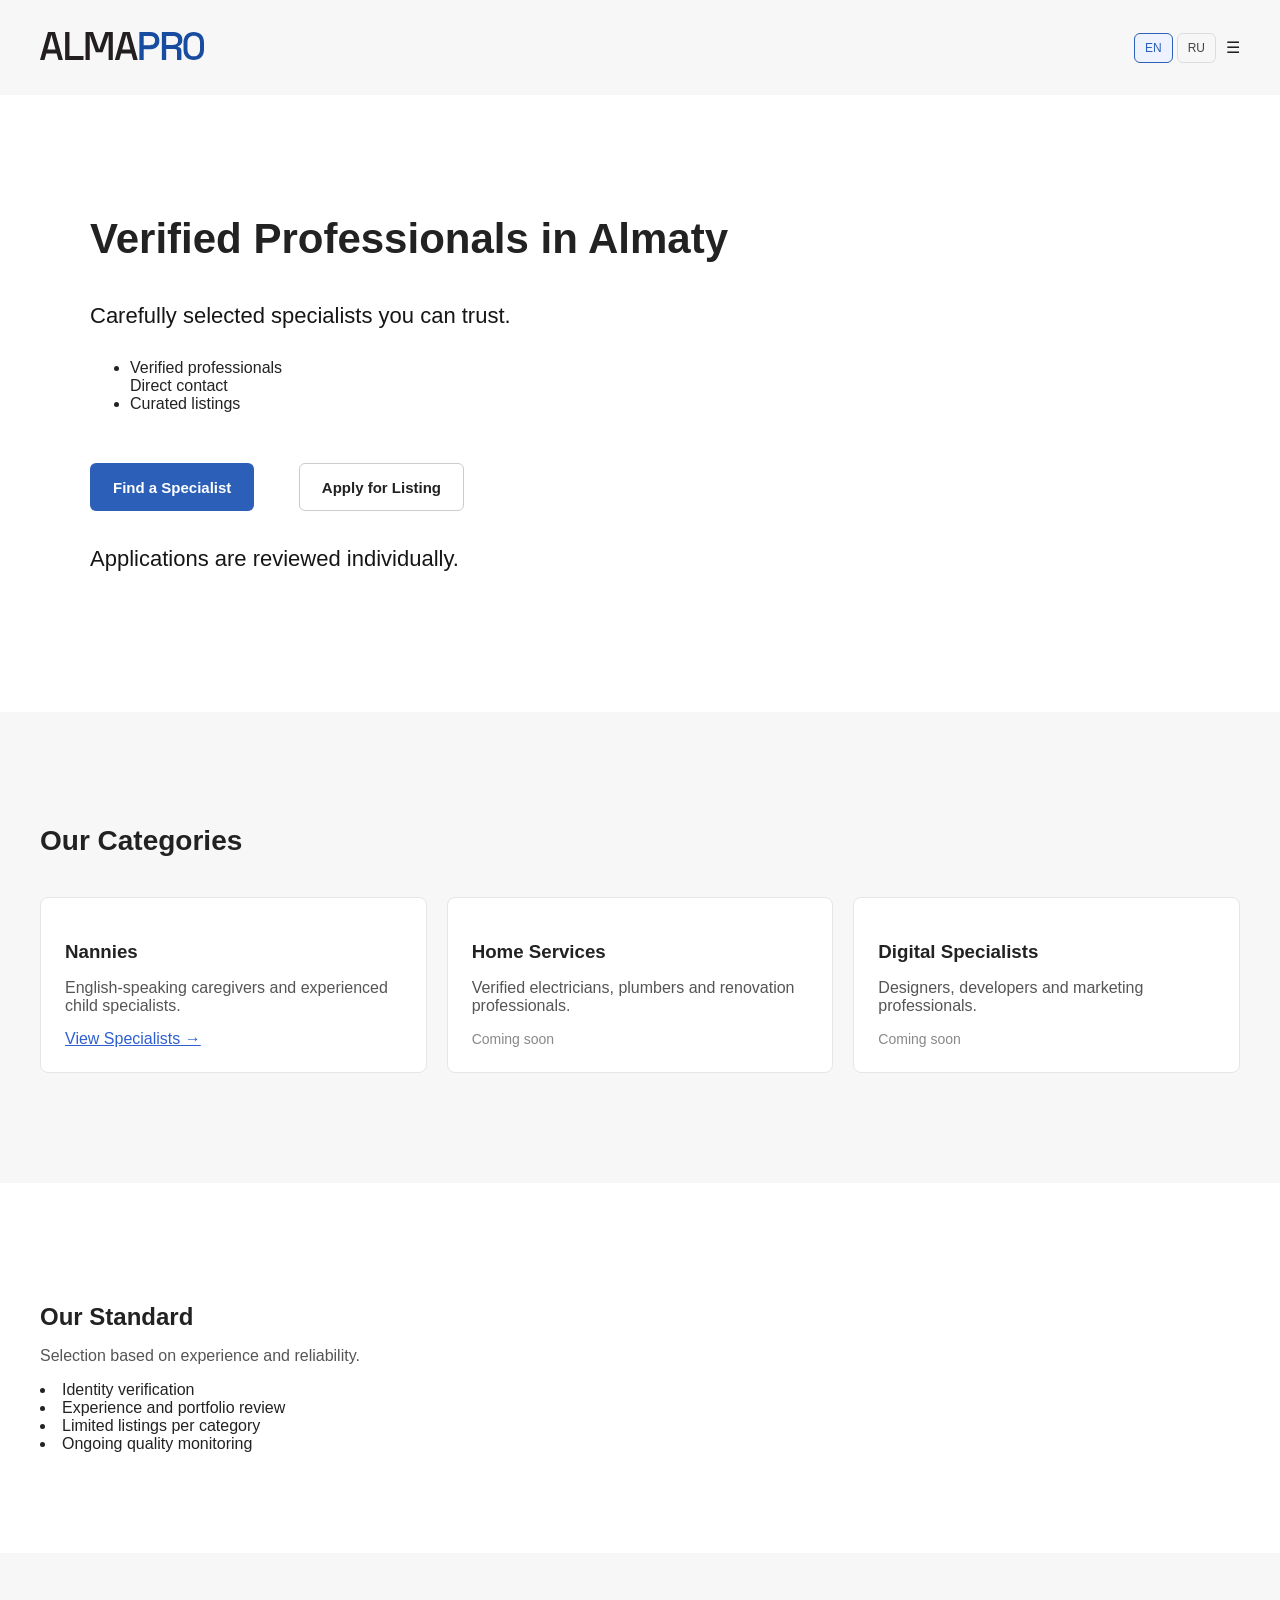
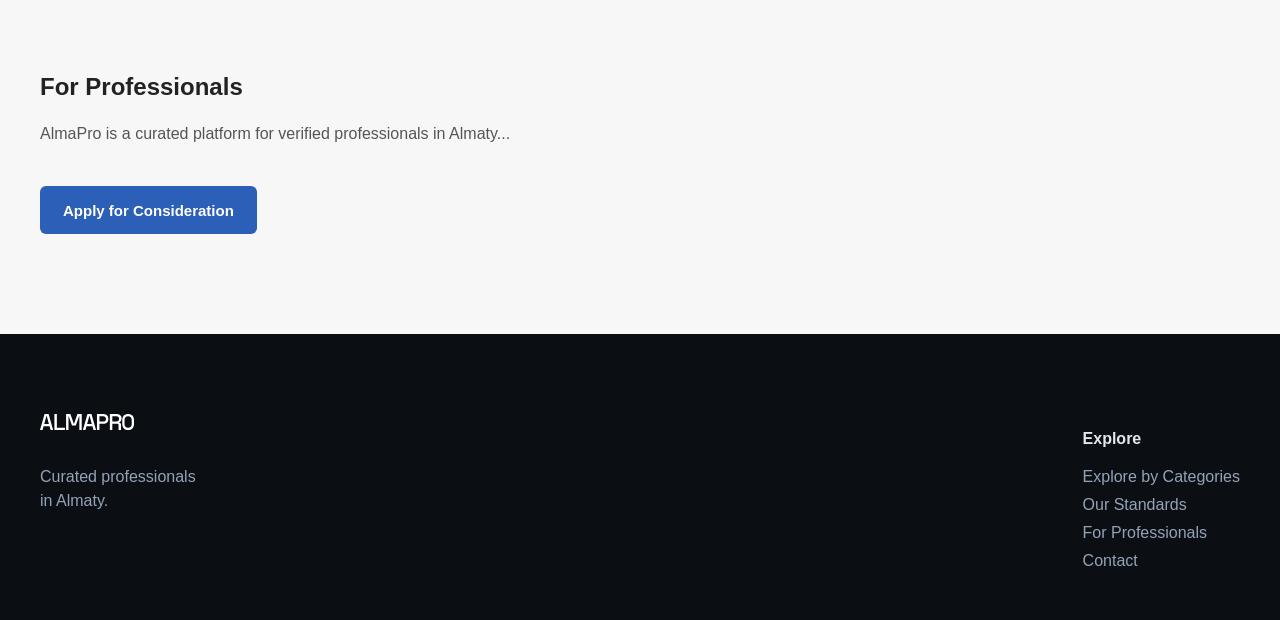
==== commit c21e5b7b: "header lang switch update" ====
--- a/index.html
+++ b/index.html
@@ -21,12 +21,17 @@
       </a>
     </div>
 
-    <div class="lang-switch">
+    <div class="header-right">
+<div class="lang-switch">
 <a href="index.html" class="active">EN</a>
   <a href="index-ru.html">RU</a>
 </div>
 
-    <div class="menu" id="openMenu">☰</div>
+ <div class="menu" id="openMenu">☰</div>
+
+  </div>
+
+</div>
     <!-- OVERLAY -->
 <div class="nav-overlay" id="navOverlay"></div>
 
--- a/main.css
+++ b/main.css
@@ -2009,7 +2009,6 @@
 
 }
 
-/*language change button*/
 /* LANGUAGE SWITCH (CLEAN FINAL VERSION) */
 
 .header-right {
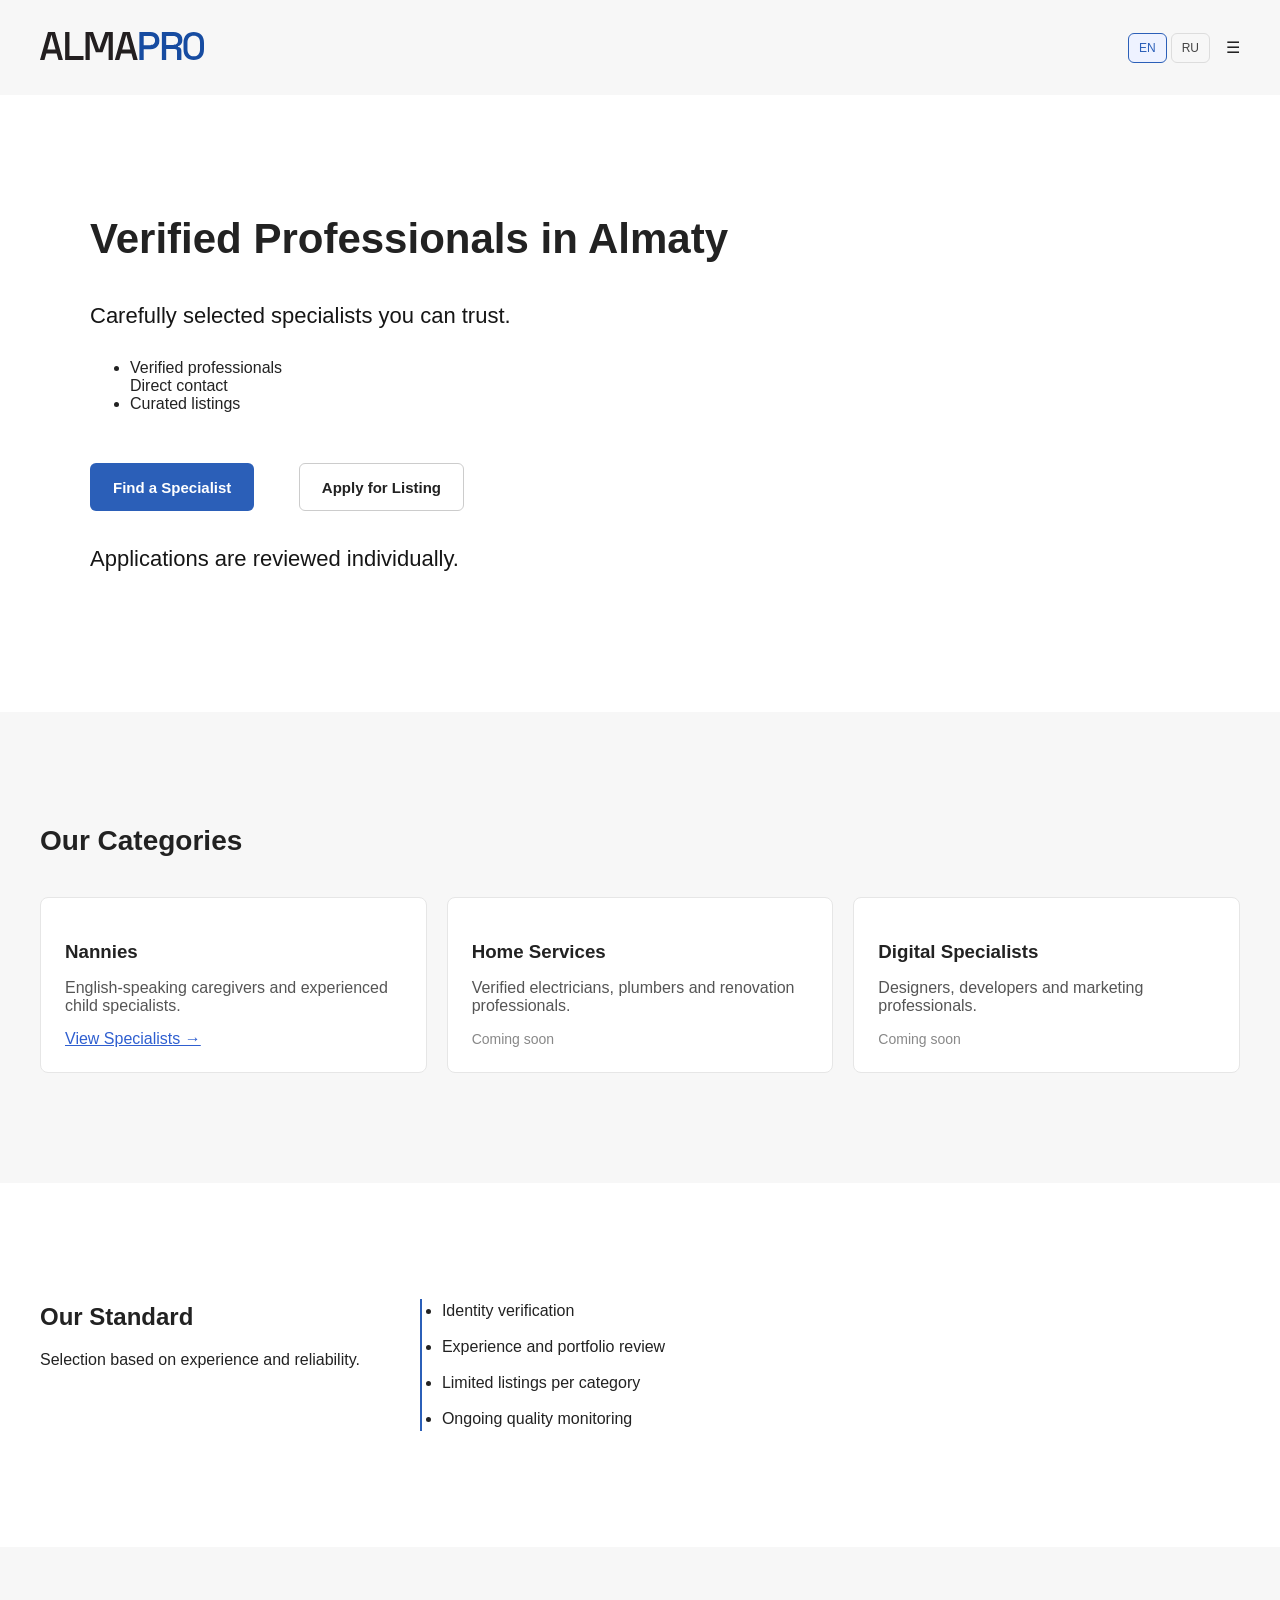
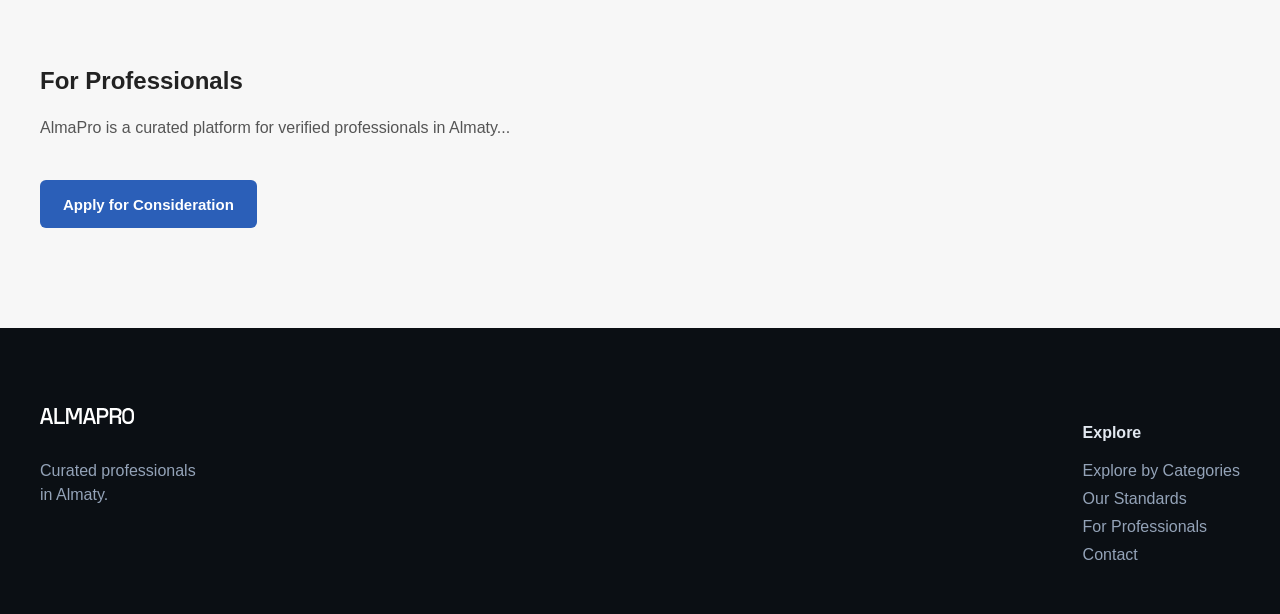
==== commit e4454f5d: "Update index.html" ====
--- a/index.html
+++ b/index.html
@@ -143,24 +143,23 @@
 </section>
 
 <section class="standard">
-
-<div class="container standard-inner">
-
-<div class="standard-text">
-<h2>Our Standard</h2>
-<p>
-  Selection based on experience and reliability.
-</p>
-
-<li>Identity verification</li>
-<li>Experience and portfolio review</li>
-<li>Limited listings per category</li>
-<li>Ongoing quality monitoring</li>
-</ul>
-</div>
-
-</div>
-
+  <div class="container standard-inner">
+
+    <div class="standard-left">
+      <h2>Our Standard</h2>
+      <p>Selection based on experience and reliability.</p>
+    </div>
+
+    <div class="standard-right">
+      <ul class="standard-list">
+        <li>Identity verification</li>
+        <li>Experience and portfolio review</li>
+        <li>Limited listings per category</li>
+        <li>Ongoing quality monitoring</li>
+      </ul>
+    </div>
+
+  </div>
 </section>
 
 <section class="professionals">
--- a/main.css
+++ b/main.css
@@ -251,33 +251,29 @@
 background:#ffffff;
 }
 
-.standard-inner{
-display:flex;
-justify-content:space-between;
-align-items:flex-start;
-gap:80px;
-}
-
-.standard-text h2{
-margin-bottom:10px;
-}
-
-.standard-text p{
-color:#555;
-}
-
-.standard-list{
-border-left:3px solid #e5e7eb;
-padding-left:30px;
-}
-
-.standard-list ul{
-list-style:none;
-padding:0;
-}
-
-.standard-list li{
-margin-bottom:12px;
+.standard-inner {
+  display: flex;
+  justify-content: space-between;
+  align-items: flex-start;
+  gap: 60px;
+}
+
+.standard-left {
+  max-width: 420px;
+}
+
+.standard-right {
+  flex: 1;
+}
+
+.standard-list {
+  border-left: 2px solid #2b5fb8;
+  padding-left: 20px;
+}
+
+.standard-list li {
+  margin-bottom: 12px;
+  line-height: 1.5;
 }
 
 .professionals{
@@ -2014,7 +2010,7 @@
 .header-right {
   display: flex;
   align-items: center;
-  gap: 10px;
+  gap: 16px; /* 🔥 increase this */
 }
 
 /* container */
@@ -2059,8 +2055,9 @@
 /* MOBILE */
 @media (max-width: 768px) {
   .header-right {
-    gap: 6px;
-  }
+    gap: 10px;
+  }
+
 
   .lang-switch a {
     height: 24px;
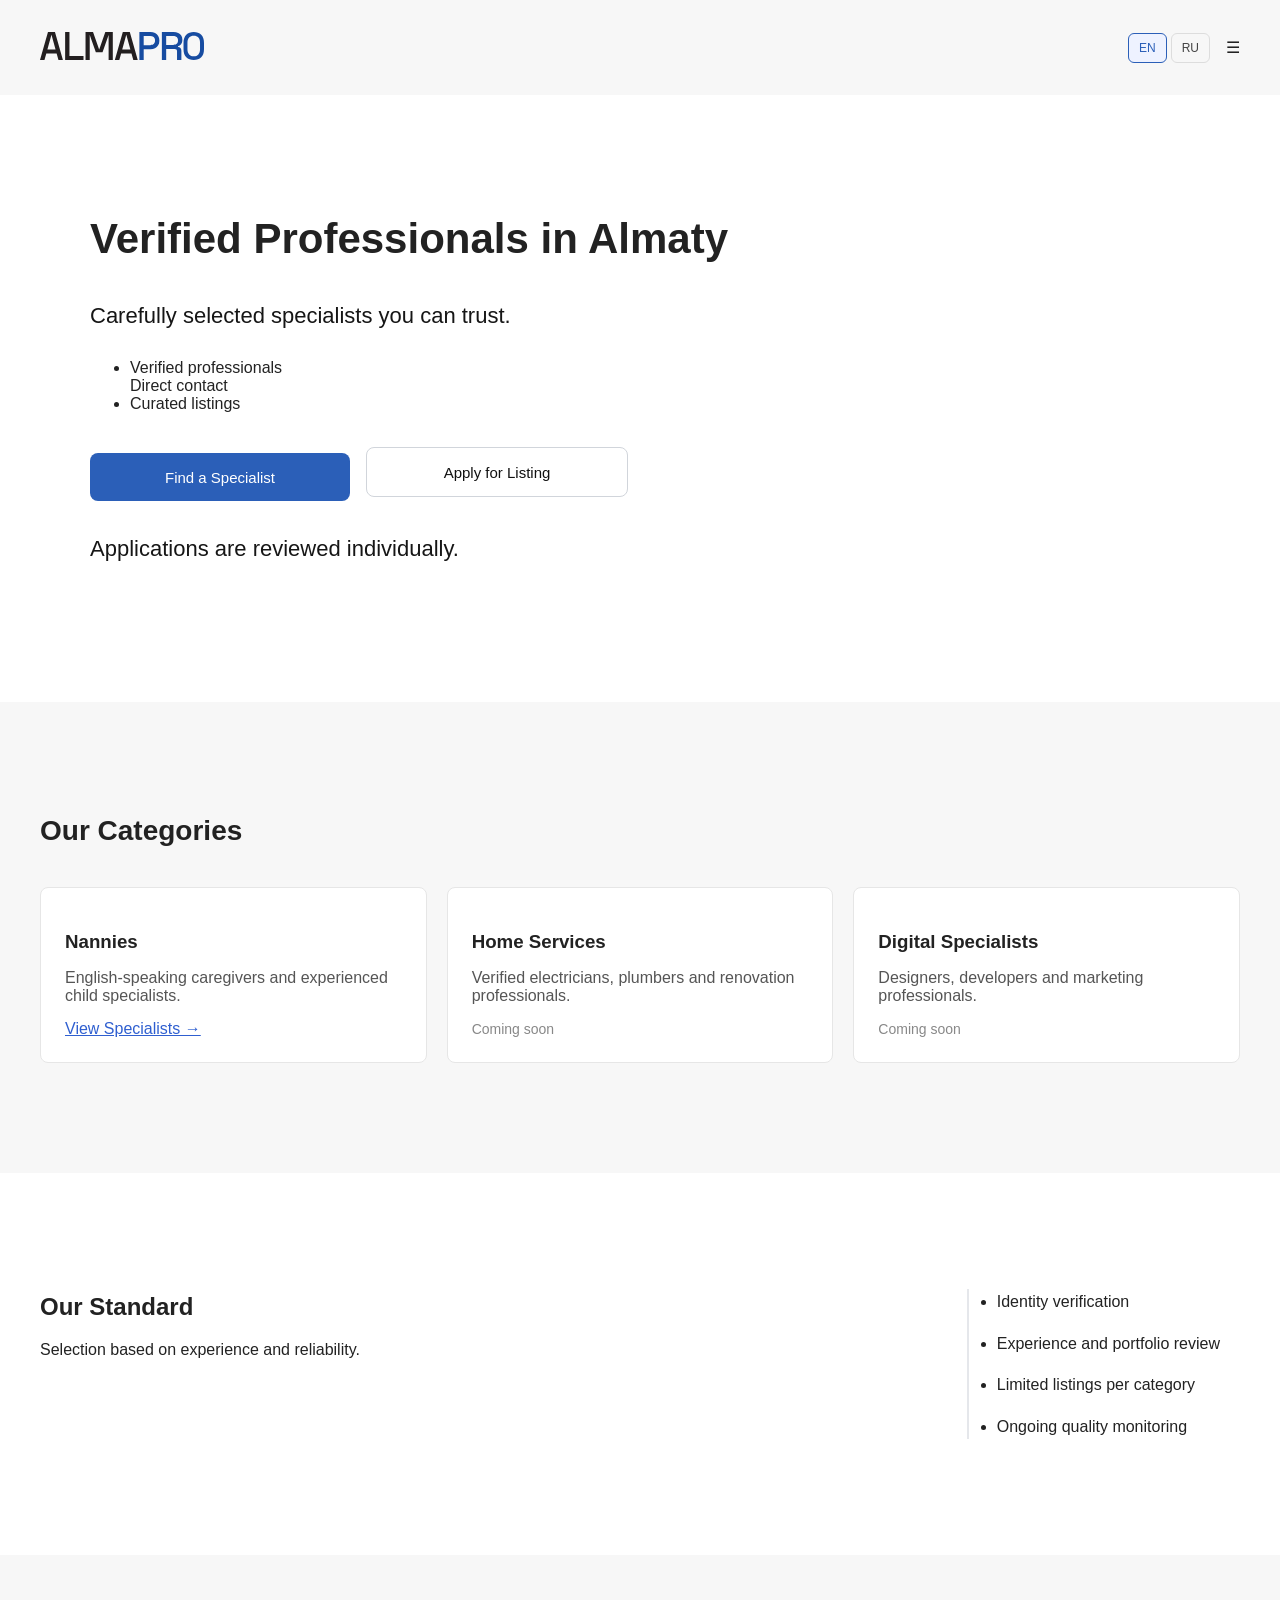
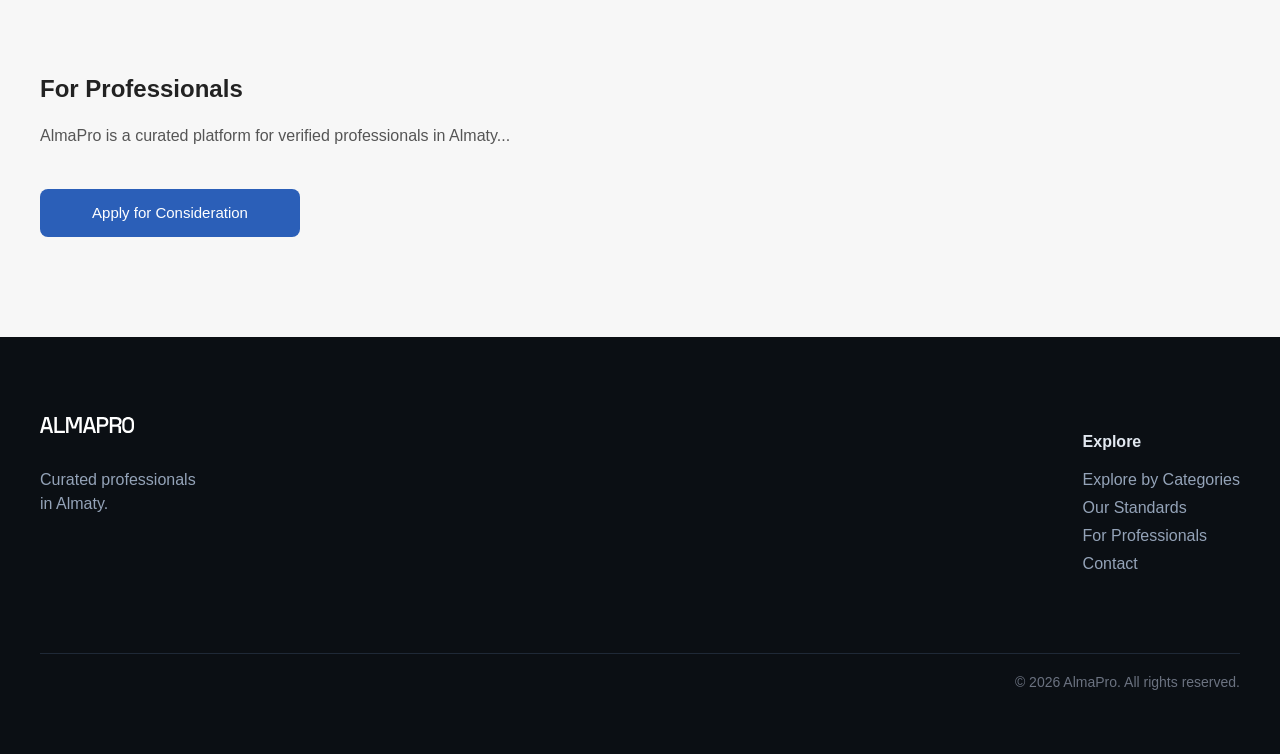
==== commit ef3059a1: "Russian page nannies-ru" ====
--- a/index.html
+++ b/index.html
@@ -217,6 +217,13 @@
     Contact
   </a>
 </div>
+</div>
+
+  <div class="footer-bottom container">
+    <div class="footer-line"></div>
+    <p>© 2026 AlmaPro. All rights reserved.</p>
+  </div>
+
 </footer>
 
   </div>
--- a/main.css
+++ b/main.css
@@ -115,28 +115,33 @@
 }
 
 .hero-buttons {
-  margin-top: 40px;
+  display: flex;
+  gap: 16px;
   align-items: center;
-}
-
-/* BASE */
+  flex-wrap: wrap;
+}
+
+/* BASE BUTTON */
 .btn {
   display: inline-flex;
   align-items: center;
-  padding: 0 22px;     /* 🔥 remove vertical padding */
-  height: 48px;        /* 🔥 force equal height */
-  border-radius: 6px;
+  justify-content: center;
+
+  height: 48px;
+  padding: 0 20px;
+
+  min-width: 220px;
+  border-radius: 8px;
+
   font-size: 15px;
-  font-weight: 600;
   text-decoration: none;
-  box-sizing: border-box;
+  white-space: nowrap;
 }
 
 /* PRIMARY */
 .btn-primary {
   background: #2b5fb8;
-  color: white;
-  border: 1px solid transparent;
+  color: #fff;
 }
 
 .btn-primary:hover {
@@ -144,19 +149,11 @@
   transform: translateY(-2px);
 }
 
-.hero-buttons a {
-  margin-right: 40px;
-}
-
-.hero-buttons a:last-child {
-  margin-right: 0;
-}
-
 /* SECONDARY */
 .btn-secondary {
-  background: white;
-  color: #222;
-  border: 1px solid #ccc;
+  background: #fff;
+  border: 1px solid #d1d5db;
+  color: #111;
 }
 
 .btn-secondary:hover {
@@ -253,27 +250,32 @@
 
 .standard-inner {
   display: flex;
+  align-items: flex-start;
   justify-content: space-between;
-  align-items: flex-start;
-  gap: 60px;
+
+  gap: 120px;              /* 🔥 big separation */
 }
 
 .standard-left {
   max-width: 420px;
+  margin-right: auto;      /* pushes right side away */
 }
 
 .standard-right {
-  flex: 1;
-}
-
+  max-width: 520px;
+  margin-left: auto;
+  padding-right: 20px; /* subtle push to edge */
+}
+
+/* LIST + DIVIDER */
 .standard-list {
-  border-left: 2px solid #2b5fb8;
-  padding-left: 20px;
+  border-left: 2px solid #e5e7eb; /* 🔥 light grey */
+  padding-left: 28px;             /* 🔥 more space after line */
 }
 
 .standard-list li {
-  margin-bottom: 12px;
-  line-height: 1.5;
+  margin-bottom: 16px; /* 🔥 more vertical spacing */
+  line-height: 1.6;
 }
 
 .professionals{
@@ -1373,7 +1375,7 @@
   /* ✅ STANDARD SECTION (CRITICAL FIX) */
   .standard-inner {
     flex-direction: column;
-    gap: 30px;
+    gap: 40px;
   }
 
   .standard-list {
@@ -2064,4 +2066,12 @@
     padding: 0 8px;
     font-size: 11px;
   }
+}
+
+
+/*Russian page disabled links*/
+.card-link.disabled {
+  color: #9ca3af;
+  cursor: default;
+  text-decoration: none;
 }
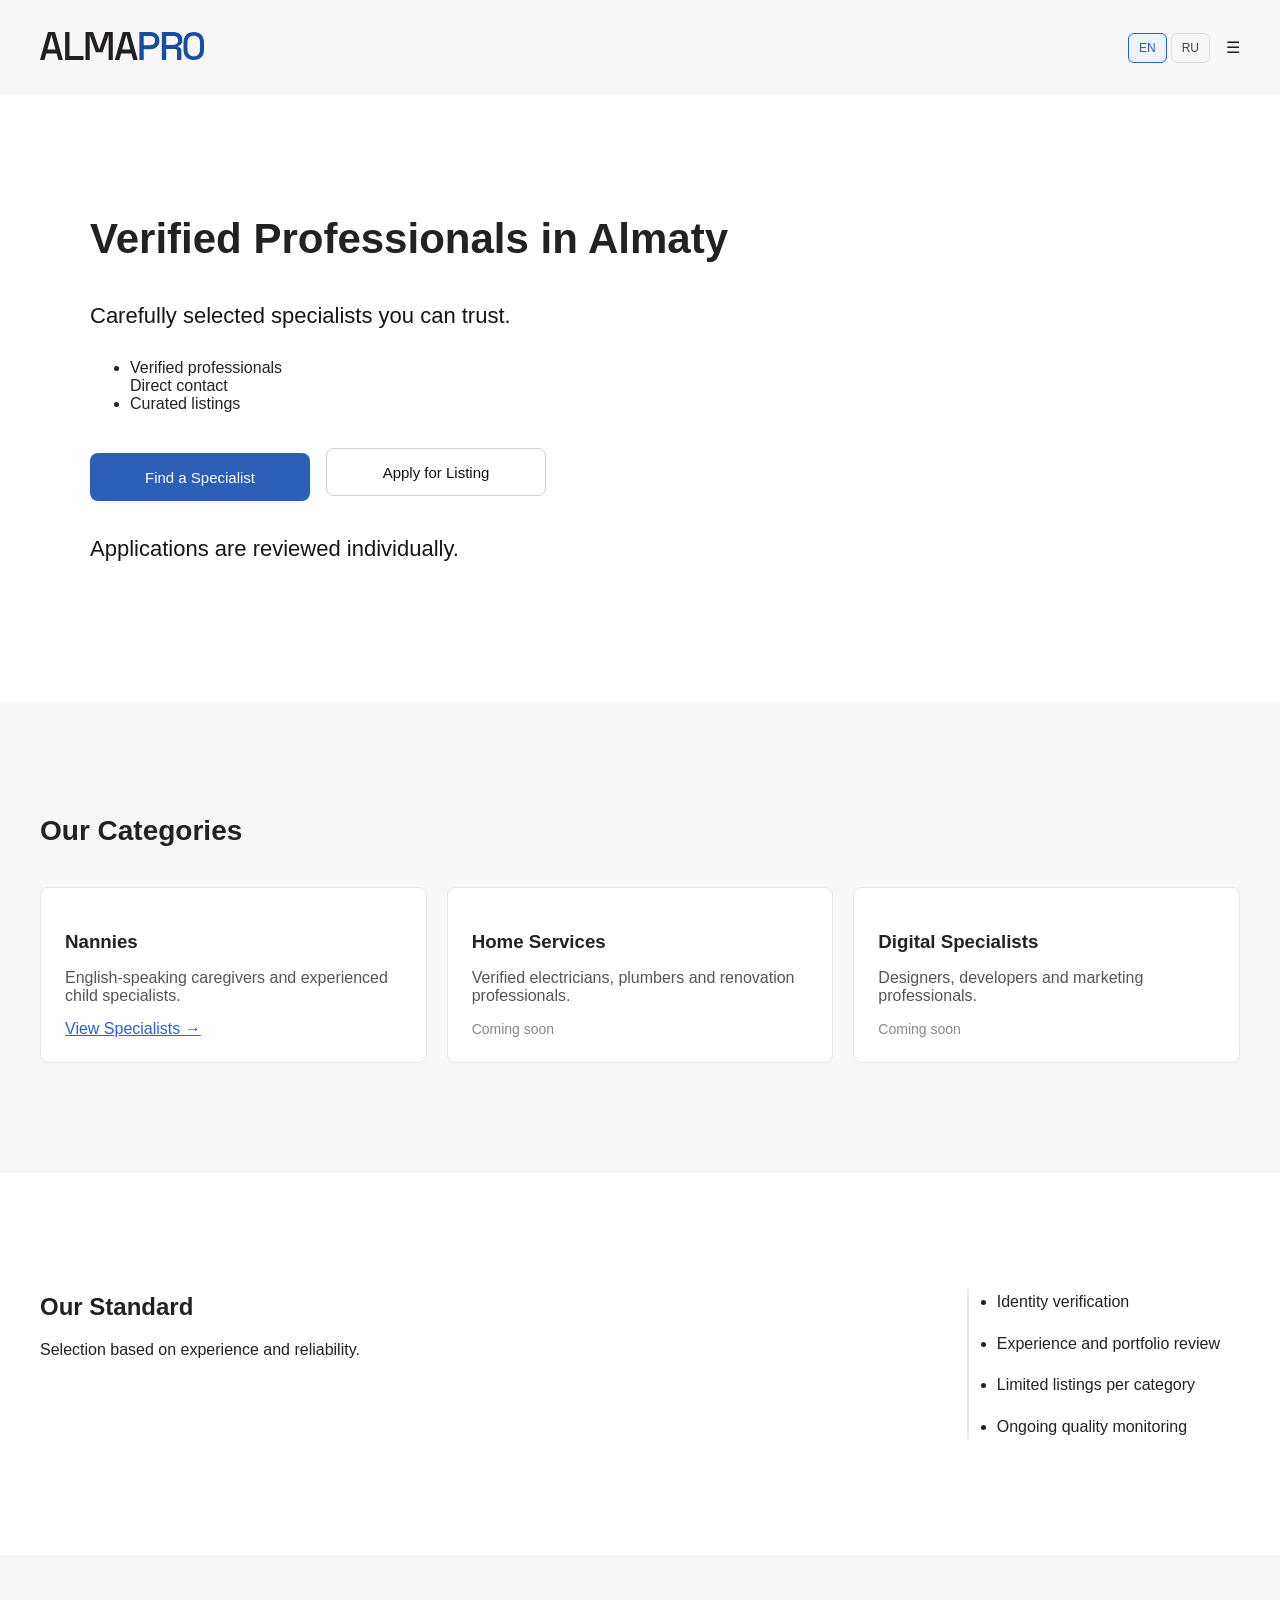
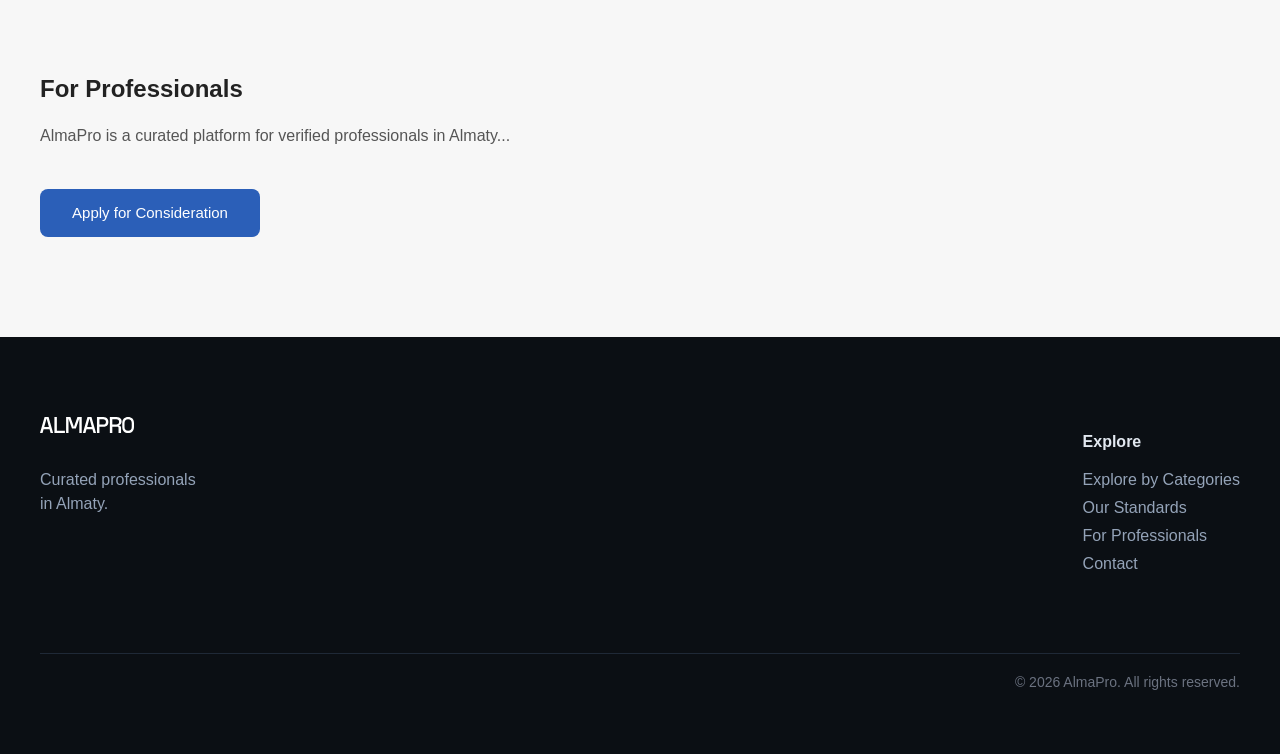
==== commit d28b3256: "updates" ====
--- a/index.html
+++ b/index.html
@@ -75,13 +75,8 @@
   </ul>
 
   <div class="hero-buttons">
-    <a href="#categories" class="btn btn-primary">
-      Find a Specialist
-    </a>
-
-    <a href="apply.html" class="btn btn-secondary">
-      Apply for Listing
-    </a>
+  <a href="#categories" class="btn btn-primary">Find a Specialist</a>
+  <a href="apply.html" class="btn btn-secondary">Apply for Listing</a>
   </div>
 
   <p class="hero-note">
--- a/main.css
+++ b/main.css
@@ -128,20 +128,23 @@
   justify-content: center;
 
   height: 48px;
+  min-width: 220px;
   padding: 0 20px;
 
-  min-width: 220px;
   border-radius: 8px;
-
   font-size: 15px;
-  text-decoration: none;
-  white-space: nowrap;
+  line-height: 1;
+
+  text-decoration: none !important;
+  box-sizing: border-box;
 }
 
 /* PRIMARY */
 .btn-primary {
   background: #2b5fb8;
   color: #fff;
+  box-sizing: border-box; /* 🔥 CRITICAL */
+  border: 1px solid transparent; /* 🔥 balances height */
 }
 
 .btn-primary:hover {
@@ -154,8 +157,8 @@
   background: #fff;
   border: 1px solid #d1d5db;
   color: #111;
-}
-
+  box-sizing: border-box; /* 🔥 CRITICAL */
+}
 .btn-secondary:hover {
   background: #f3f4f6;
 }
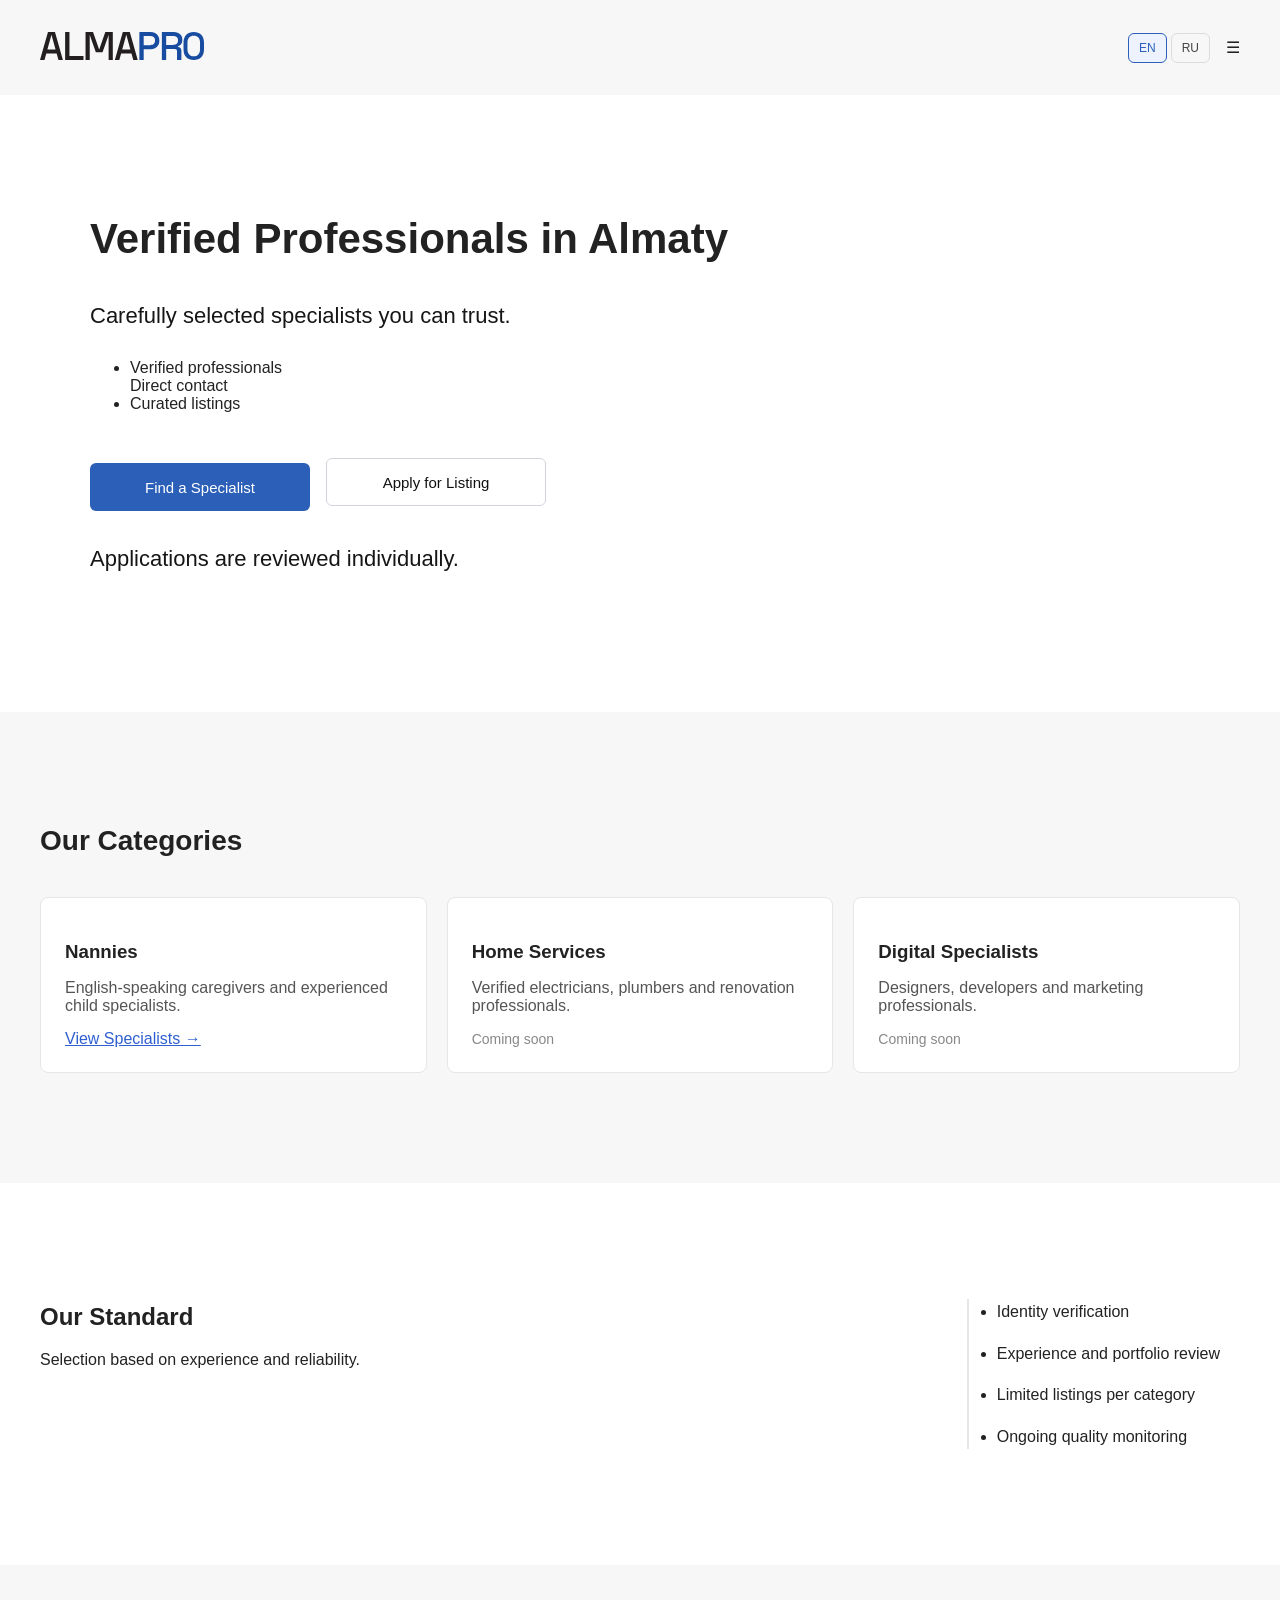
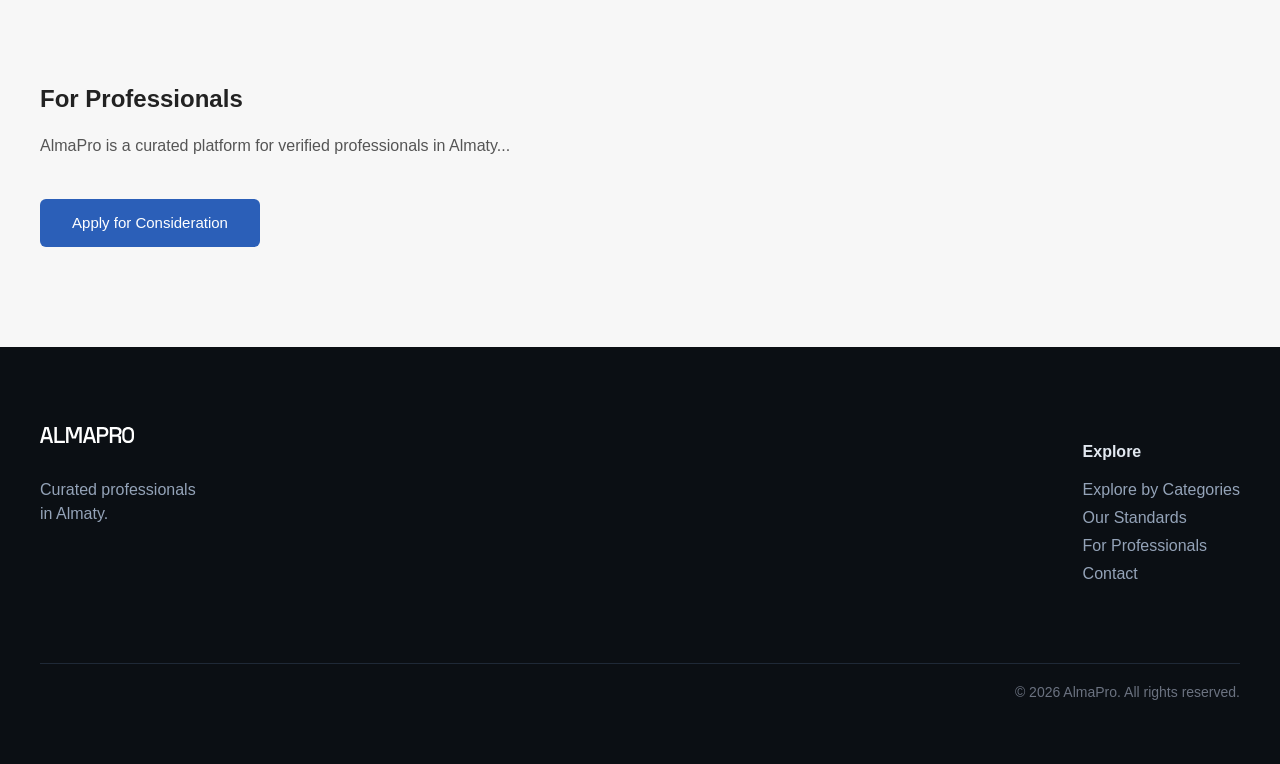
==== commit 7853249e: "JS updates on errors" ====
--- a/index.html
+++ b/index.html
@@ -244,12 +244,17 @@
   const menu = document.getElementById("sideMenu");
   const overlay = document.getElementById("navOverlay");
 
+  if (!openBtn || !menu || !overlay) return; // 🔥 prevents crash
+
   openBtn.addEventListener("click", () => {
     menu.classList.add("active");
     overlay.classList.add("active");
   });
 
-  closeBtn.addEventListener("click", closeMenu);
+  if (closeBtn) {
+    closeBtn.addEventListener("click", closeMenu);
+  }
+
   overlay.addEventListener("click", closeMenu);
 
   function closeMenu() {
@@ -258,6 +263,5 @@
   }
 });
 </script>
-
 </body>
 </html>
--- a/main.css
+++ b/main.css
@@ -115,10 +115,15 @@
 }
 
 .hero-buttons {
+  margin-top: 40px;
   display: flex;
   gap: 16px;
-  align-items: center;
-  flex-wrap: wrap;
+  align-items: center; /* 🔥 KEY FIX */
+}
+
+.hero-buttons .btn {
+  height: 48px;
+  display: flex; /* 🔥 ensures full stretch */
 }
 
 /* BASE BUTTON */
@@ -129,9 +134,9 @@
 
   height: 48px;
   min-width: 220px;
-  padding: 0 20px;
-
-  border-radius: 8px;
+  padding: 0 22px;
+
+  border-radius: 6px;
   font-size: 15px;
   line-height: 1;
 
